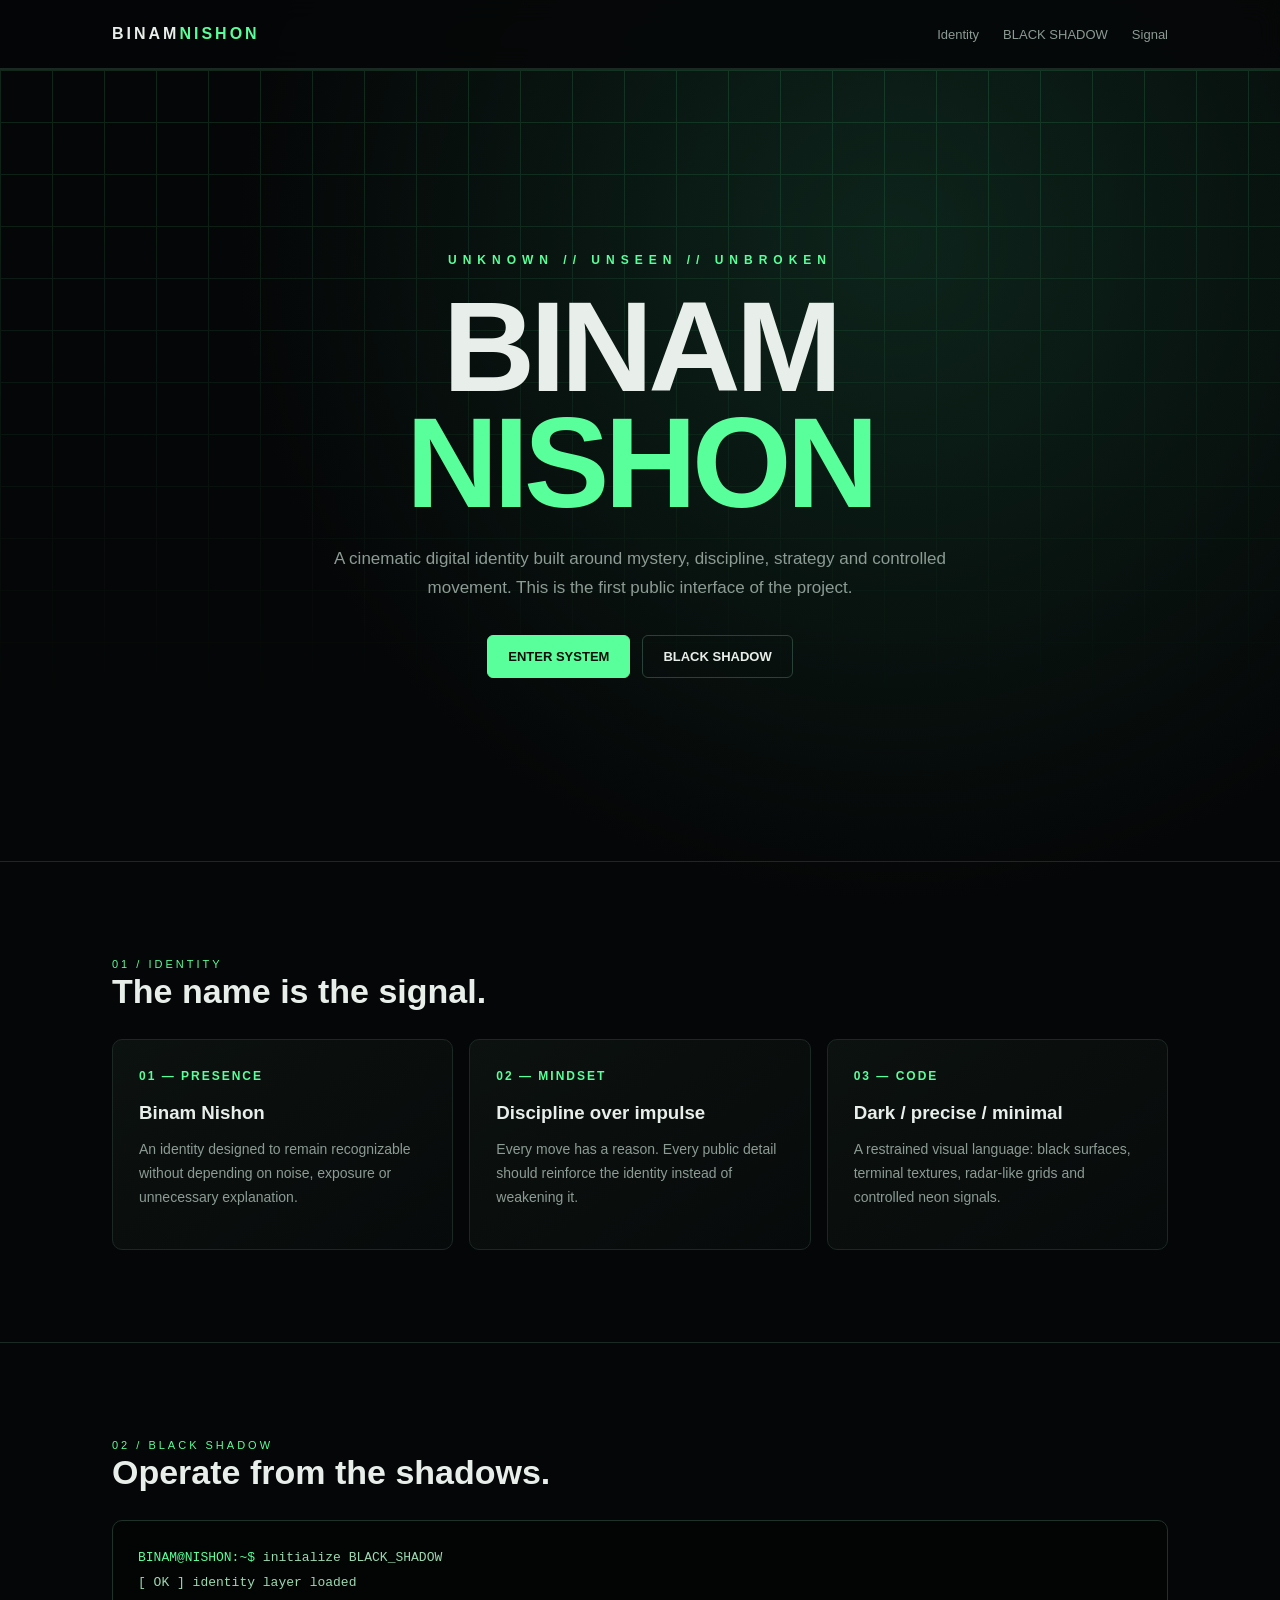
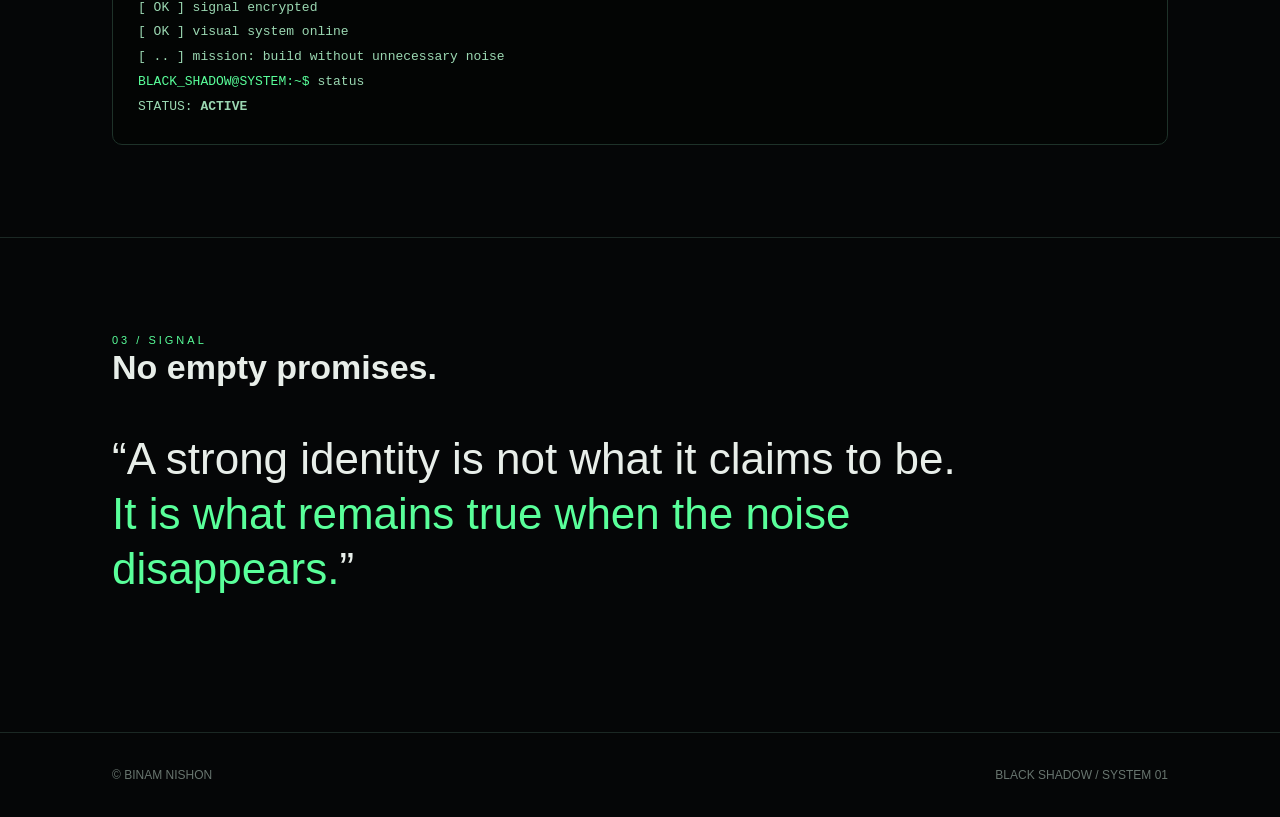
==== index.html @ 729568af "Add files via upload" ====
<!doctype html>
<html lang="en">
<head>
  <meta charset="utf-8">
  <meta name="viewport" content="width=device-width,initial-scale=1">
  <title>BINAM NISHON — BLACK SHADOW</title>
  <meta name="description" content="BINAM NISHON — a dark, cinematic digital identity and BLACK SHADOW project.">
  <style>
    :root{--bg:#050607;--panel:#0b0f10;--line:#1b2824;--text:#e8eee9;--muted:#8c9b94;--green:#59ff9a}
    *{box-sizing:border-box} html{scroll-behavior:smooth}
    body{margin:0;background:radial-gradient(circle at 70% 10%,#0d241b 0,transparent 28%),var(--bg);color:var(--text);font-family:Arial,Helvetica,sans-serif}
    a{color:inherit;text-decoration:none}.wrap{max-width:1100px;margin:auto;padding:0 22px}
    header{position:sticky;top:0;z-index:10;background:rgba(5,6,7,.86);backdrop-filter:blur(12px);border-bottom:1px solid var(--line)}
    nav{height:68px;display:flex;align-items:center;justify-content:space-between}.brand{font-weight:900;letter-spacing:3px}.brand span{color:var(--green)}
    nav .links{display:flex;gap:24px;color:var(--muted);font-size:13px}.links a:hover{color:var(--green)}
    .hero{min-height:88vh;display:grid;place-items:center;padding:80px 0;position:relative;overflow:hidden}
    .grid{position:absolute;inset:0;opacity:.13;background-image:linear-gradient(#59ff9a 1px,transparent 1px),linear-gradient(90deg,#59ff9a 1px,transparent 1px);background-size:52px 52px;mask-image:linear-gradient(to bottom,#000,transparent 80%)}
    .hero-inner{position:relative;text-align:center;max-width:850px}.eyebrow{color:var(--green);letter-spacing:6px;font-size:12px;font-weight:700}
    h1{font-size:clamp(54px,12vw,128px);line-height:.9;margin:22px 0 25px;letter-spacing:-5px}
    .hero p{max-width:650px;margin:0 auto;color:var(--muted);font-size:17px;line-height:1.7}
    .actions{display:flex;justify-content:center;gap:12px;margin-top:32px;flex-wrap:wrap}.btn{padding:13px 20px;border:1px solid #294238;border-radius:6px;font-weight:700;font-size:13px}.btn.primary{background:var(--green);color:#06100a;border-color:var(--green)}
    section{padding:92px 0;border-top:1px solid var(--line)}.section-title{display:flex;justify-content:space-between;gap:20px;align-items:end;margin-bottom:28px}
    h2{font-size:34px;margin:0}.tag{color:var(--green);font-size:11px;letter-spacing:3px}
    .cards{display:grid;grid-template-columns:repeat(3,1fr);gap:16px}.card{background:linear-gradient(145deg,#0c1210,#070a0a);border:1px solid var(--line);padding:26px;border-radius:10px;min-height:190px}.card b{color:var(--green);font-size:12px;letter-spacing:2px}.card h3{margin:18px 0 10px}.card p{color:var(--muted);line-height:1.7;font-size:14px}
    .terminal{background:#030504;border:1px solid #1e3229;border-radius:10px;padding:25px;font-family:monospace;color:#9bd8b2;line-height:1.9;overflow:auto}.terminal .prompt{color:var(--green)}
    .quote{font-size:clamp(24px,4vw,44px);line-height:1.25;max-width:850px}.quote em{color:var(--green);font-style:normal}
    footer{padding:35px 0;color:#68756f;border-top:1px solid var(--line);font-size:12px;display:flex;justify-content:space-between;gap:20px}
    @media(max-width:760px){nav .links{display:none}.cards{grid-template-columns:1fr}.hero{min-height:78vh}h1{letter-spacing:-3px}.section-title{display:block}.tag{display:block;margin-bottom:10px}}
  </style>
</head>
<body>
<header><div class="wrap"><nav>
  <a class="brand" href="#top">BINAM<span>NISHON</span></a>
  <div class="links"><a href="#identity">Identity</a><a href="#shadow">BLACK SHADOW</a><a href="#signal">Signal</a></div>
</nav></div></header>

<main id="top">
  <section class="hero">
    <div class="grid"></div>
    <div class="hero-inner">
      <div class="eyebrow">UNKNOWN // UNSEEN // UNBROKEN</div>
      <h1>BINAM<br><span style="color:var(--green)">NISHON</span></h1>
      <p>A cinematic digital identity built around mystery, discipline, strategy and controlled movement. This is the first public interface of the project.</p>
      <div class="actions"><a class="btn primary" href="#identity">ENTER SYSTEM</a><a class="btn" href="#shadow">BLACK SHADOW</a></div>
    </div>
  </section>

  <section id="identity"><div class="wrap">
    <div class="section-title"><div><span class="tag">01 / IDENTITY</span><h2>The name is the signal.</h2></div></div>
    <div class="cards">
      <article class="card"><b>01 — PRESENCE</b><h3>Binam Nishon</h3><p>An identity designed to remain recognizable without depending on noise, exposure or unnecessary explanation.</p></article>
      <article class="card"><b>02 — MINDSET</b><h3>Discipline over impulse</h3><p>Every move has a reason. Every public detail should reinforce the identity instead of weakening it.</p></article>
      <article class="card"><b>03 — CODE</b><h3>Dark / precise / minimal</h3><p>A restrained visual language: black surfaces, terminal textures, radar-like grids and controlled neon signals.</p></article>
    </div>
  </div></section>

  <section id="shadow"><div class="wrap">
    <div class="section-title"><div><span class="tag">02 / BLACK SHADOW</span><h2>Operate from the shadows.</h2></div></div>
    <div class="terminal">
      <div><span class="prompt">BINAM@NISHON:~$</span> initialize BLACK_SHADOW</div>
      <div>[ OK ] identity layer loaded</div>
      <div>[ OK ] signal encrypted</div>
      <div>[ OK ] visual system online</div>
      <div>[ .. ] mission: build without unnecessary noise</div>
      <div><span class="prompt">BLACK_SHADOW@SYSTEM:~$</span> status</div>
      <div>STATUS: <strong>ACTIVE</strong></div>
    </div>
  </div></section>

  <section id="signal"><div class="wrap">
    <div class="section-title"><div><span class="tag">03 / SIGNAL</span><h2>No empty promises.</h2></div></div>
    <p class="quote">“A strong identity is not what it claims to be. <em>It is what remains true when the noise disappears.</em>”</p>
  </div></section>
</main>

<footer><div class="wrap" style="width:100%;display:flex;justify-content:space-between"><span>© BINAM NISHON</span><span>BLACK SHADOW / SYSTEM 01</span></div></footer>
</body>
</html>
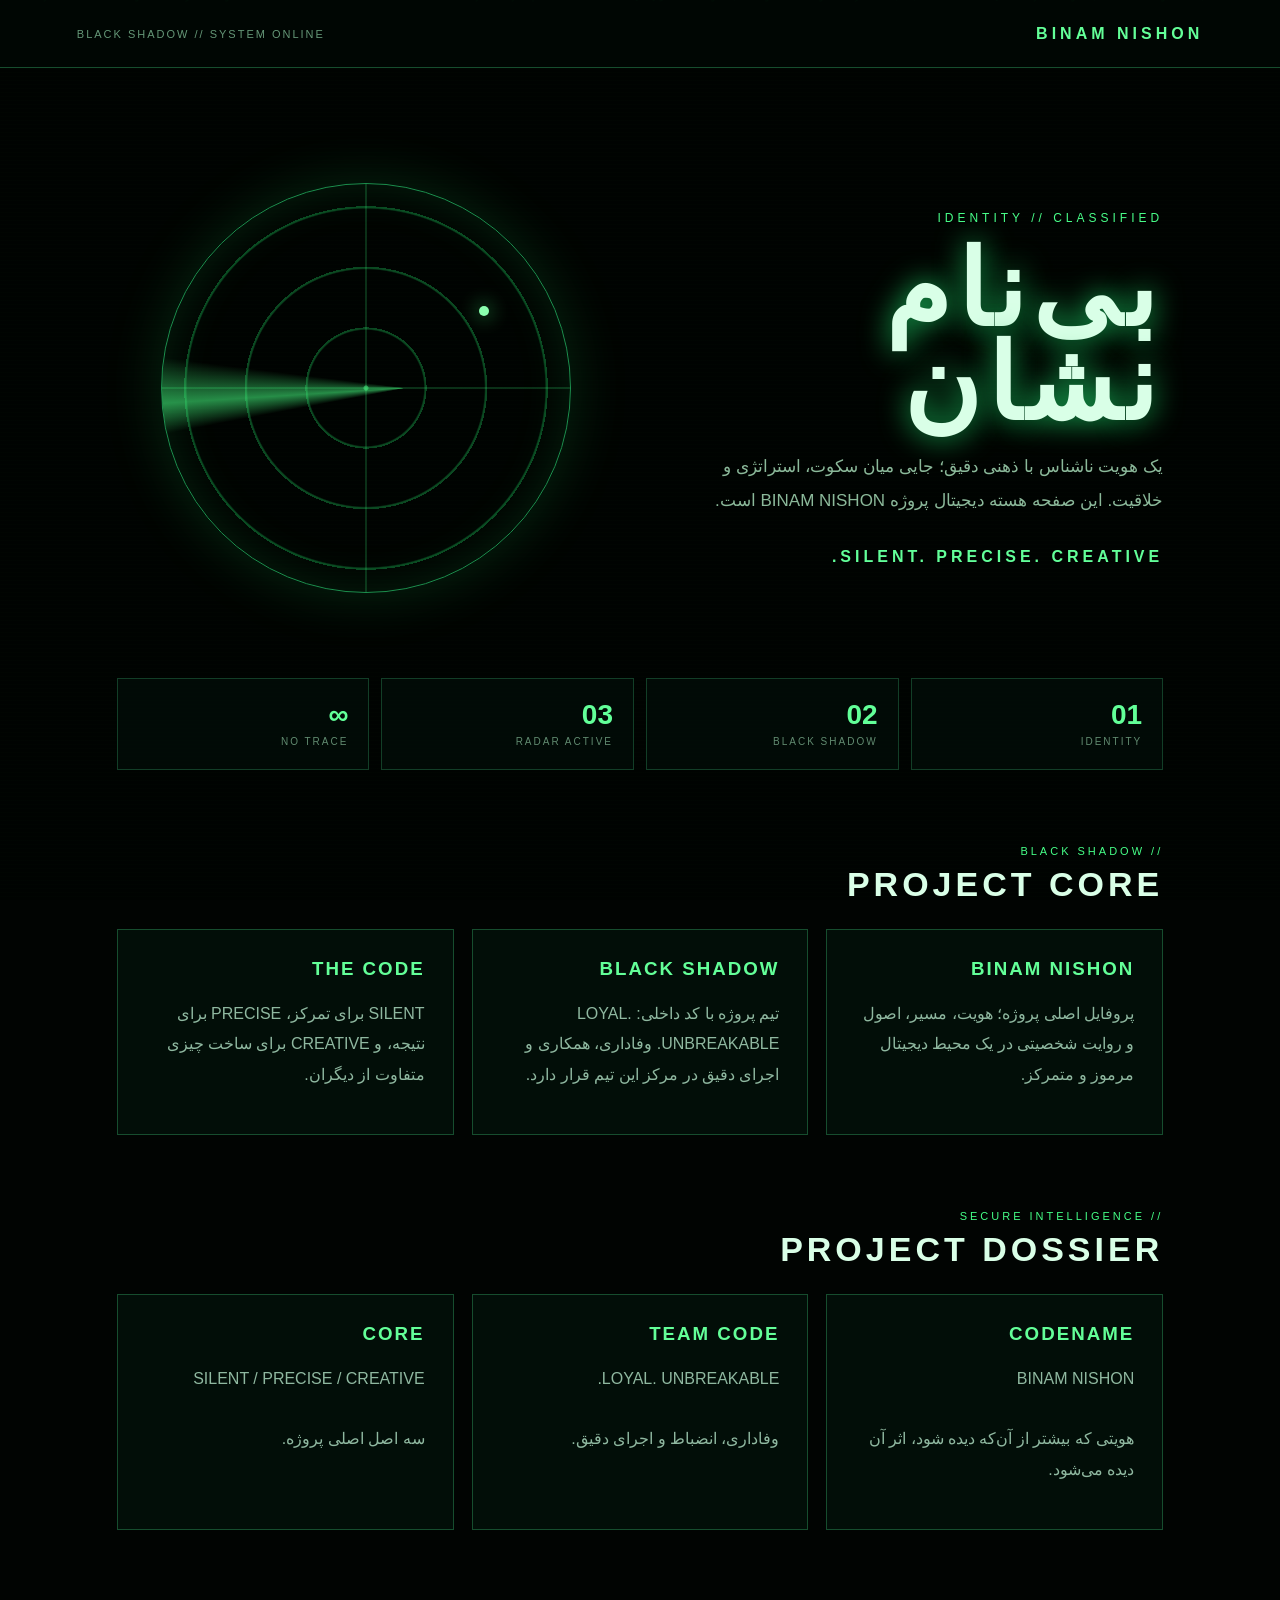
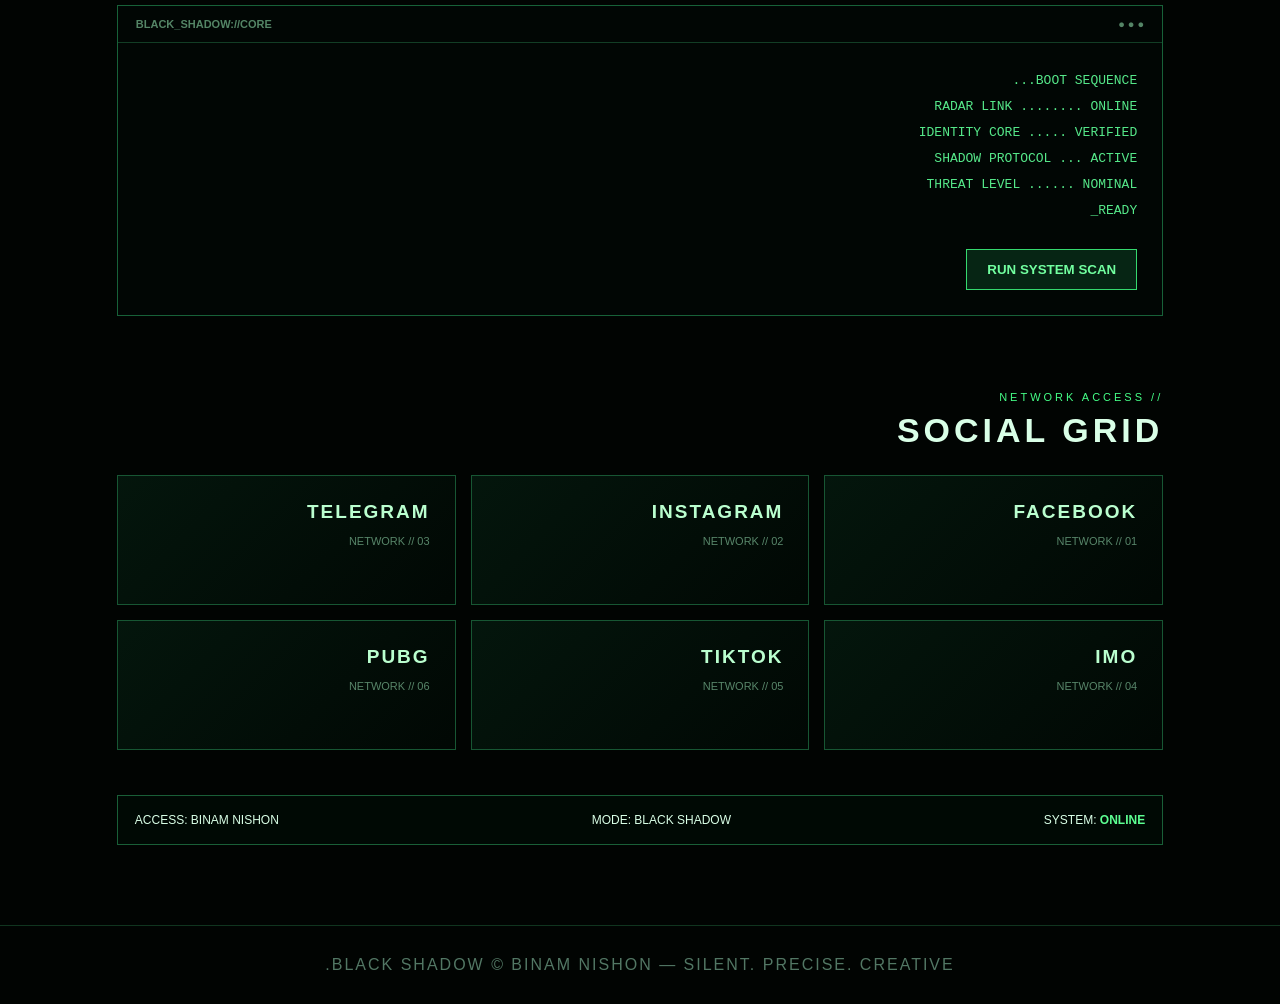
==== commit 903e20ca: "Revamp index.html with new design and RTL support Updated HTML structure and styles for a new design" ====
--- a/index.html
+++ b/index.html
@@ -1,78 +1,716 @@
-<!doctype html>
-<html lang="en">
+<!DOCTYPE html>
+<html lang="fa" dir="rtl">
 <head>
-  <meta charset="utf-8">
-  <meta name="viewport" content="width=device-width,initial-scale=1">
-  <title>BINAM NISHON — BLACK SHADOW</title>
-  <meta name="description" content="BINAM NISHON — a dark, cinematic digital identity and BLACK SHADOW project.">
-  <style>
-    :root{--bg:#050607;--panel:#0b0f10;--line:#1b2824;--text:#e8eee9;--muted:#8c9b94;--green:#59ff9a}
-    *{box-sizing:border-box} html{scroll-behavior:smooth}
-    body{margin:0;background:radial-gradient(circle at 70% 10%,#0d241b 0,transparent 28%),var(--bg);color:var(--text);font-family:Arial,Helvetica,sans-serif}
-    a{color:inherit;text-decoration:none}.wrap{max-width:1100px;margin:auto;padding:0 22px}
-    header{position:sticky;top:0;z-index:10;background:rgba(5,6,7,.86);backdrop-filter:blur(12px);border-bottom:1px solid var(--line)}
-    nav{height:68px;display:flex;align-items:center;justify-content:space-between}.brand{font-weight:900;letter-spacing:3px}.brand span{color:var(--green)}
-    nav .links{display:flex;gap:24px;color:var(--muted);font-size:13px}.links a:hover{color:var(--green)}
-    .hero{min-height:88vh;display:grid;place-items:center;padding:80px 0;position:relative;overflow:hidden}
-    .grid{position:absolute;inset:0;opacity:.13;background-image:linear-gradient(#59ff9a 1px,transparent 1px),linear-gradient(90deg,#59ff9a 1px,transparent 1px);background-size:52px 52px;mask-image:linear-gradient(to bottom,#000,transparent 80%)}
-    .hero-inner{position:relative;text-align:center;max-width:850px}.eyebrow{color:var(--green);letter-spacing:6px;font-size:12px;font-weight:700}
-    h1{font-size:clamp(54px,12vw,128px);line-height:.9;margin:22px 0 25px;letter-spacing:-5px}
-    .hero p{max-width:650px;margin:0 auto;color:var(--muted);font-size:17px;line-height:1.7}
-    .actions{display:flex;justify-content:center;gap:12px;margin-top:32px;flex-wrap:wrap}.btn{padding:13px 20px;border:1px solid #294238;border-radius:6px;font-weight:700;font-size:13px}.btn.primary{background:var(--green);color:#06100a;border-color:var(--green)}
-    section{padding:92px 0;border-top:1px solid var(--line)}.section-title{display:flex;justify-content:space-between;gap:20px;align-items:end;margin-bottom:28px}
-    h2{font-size:34px;margin:0}.tag{color:var(--green);font-size:11px;letter-spacing:3px}
-    .cards{display:grid;grid-template-columns:repeat(3,1fr);gap:16px}.card{background:linear-gradient(145deg,#0c1210,#070a0a);border:1px solid var(--line);padding:26px;border-radius:10px;min-height:190px}.card b{color:var(--green);font-size:12px;letter-spacing:2px}.card h3{margin:18px 0 10px}.card p{color:var(--muted);line-height:1.7;font-size:14px}
-    .terminal{background:#030504;border:1px solid #1e3229;border-radius:10px;padding:25px;font-family:monospace;color:#9bd8b2;line-height:1.9;overflow:auto}.terminal .prompt{color:var(--green)}
-    .quote{font-size:clamp(24px,4vw,44px);line-height:1.25;max-width:850px}.quote em{color:var(--green);font-style:normal}
-    footer{padding:35px 0;color:#68756f;border-top:1px solid var(--line);font-size:12px;display:flex;justify-content:space-between;gap:20px}
-    @media(max-width:760px){nav .links{display:none}.cards{grid-template-columns:1fr}.hero{min-height:78vh}h1{letter-spacing:-3px}.section-title{display:block}.tag{display:block;margin-bottom:10px}}
-  </style>
+<meta charset="UTF-8">
+<meta name="viewport" content="width=device-width,initial-scale=1.0">
+<title>BINAM NISHON — BLACK SHADOW</title>
+
+<style>
+*{box-sizing:border-box}
+html,body{margin:0;padding:0;background:#010402;color:#d9ffe7;font-family:Arial,Tahoma,sans-serif}
+body{overflow-x:hidden}
+
+#matrix{
+position:fixed;
+inset:0;
+z-index:0;
+opacity:.22;
+}
+
+.overlay{
+position:fixed;
+inset:0;
+z-index:1;
+pointer-events:none;
+background:repeating-linear-gradient(
+0deg,
+transparent 0 3px,
+rgba(70,255,130,.025) 4px
+);
+}
+
+nav{
+position:relative;
+z-index:5;
+height:68px;
+display:flex;
+align-items:center;
+justify-content:space-between;
+padding:0 6%;
+border-bottom:1px solid #164d2e;
+background:rgba(0,8,4,.82);
+backdrop-filter:blur(8px);
+}
+
+.logo{
+font-weight:900;
+letter-spacing:4px;
+color:#63ff98;
+}
+
+.team{
+font-size:11px;
+letter-spacing:2px;
+color:#649777;
+}
+
+main{
+position:relative;
+z-index:2;
+max-width:1200px;
+margin:auto;
+padding:60px 6% 80px;
+}
+
+.hero{
+min-height:520px;
+display:grid;
+grid-template-columns:1fr 1fr;
+gap:50px;
+align-items:center;
+}
+
+.kicker{
+font-size:12px;
+letter-spacing:4px;
+color:#48ff89;
+}
+
+h1{
+font-size:clamp(55px,9vw,105px);
+line-height:.9;
+margin:18px 0;
+letter-spacing:7px;
+text-shadow:0 0 30px #18b85a;
+}
+
+.sub{
+font-size:17px;
+line-height:2;
+color:#8bb99a;
+max-width:600px;
+}
+
+.motto{
+margin-top:30px;
+color:#62ff99;
+font-weight:bold;
+letter-spacing:4px;
+}
+
+.radar{
+width:min(410px,80vw);
+aspect-ratio:1;
+border-radius:50%;
+border:1px solid #1c914e;
+margin:auto;
+position:relative;
+overflow:hidden;
+background:
+radial-gradient(circle,rgba(80,255,140,.5) 0 2px,transparent 3px),
+repeating-radial-gradient(circle,transparent 0 20%,rgba(40,255,120,.28) 20.5% 21%),
+linear-gradient(90deg,transparent 49.7%,rgba(60,255,130,.3) 50%,transparent 50.3%),
+linear-gradient(transparent 49.7%,rgba(60,255,130,.3) 50%,transparent 50.3%);
+box-shadow:0 0 60px rgba(40,255,120,.15),inset 0 0 50px rgba(40,255,120,.12);
+}
+
+.radar:before{
+content:"";
+position:absolute;
+inset:-10%;
+background:conic-gradient(
+from 0deg,
+transparent 0 72%,
+rgba(70,255,130,.55) 74%,
+transparent 77%
+);
+animation:sweep 3s linear infinite;
+}
+
+.radar:after{
+content:"";
+position:absolute;
+width:10px;
+height:10px;
+border-radius:50%;
+background:#8affae;
+box-shadow:0 0 20px #42ff83;
+top:30%;
+left:68%;
+}
+
+@keyframes sweep{
+to{transform:rotate(360deg)}
+}
+
+.stats{
+display:grid;
+grid-template-columns:repeat(4,1fr);
+gap:12px;
+margin:30px 0;
+}
+
+.stat{
+border:1px solid #123e27;
+background:rgba(2,14,8,.78);
+padding:20px;
+}
+
+.stat b{
+display:block;
+font-size:28px;
+color:#62ff98;
+}
+
+.stat span{
+font-size:10px;
+letter-spacing:2px;
+color:#618b70;
+}
+
+.section{
+margin-top:75px;
+}
+
+.section-label{
+font-size:11px;
+letter-spacing:3px;
+color:#45ff87;
+}
+
+.section h2{
+font-size:34px;
+letter-spacing:4px;
+margin:8px 0 25px;
+}
+
+.grid{
+display:grid;
+grid-template-columns:repeat(3,1fr);
+gap:18px;
+}
+
+.card{
+border:1px solid #164d2e;
+background:rgba(3,17,10,.84);
+padding:28px;
+min-height:190px;
+transition:.25s;
+}
+
+.card:hover{
+transform:translateY(-5px);
+border-color:#50ff8d;
+box-shadow:0 0 30px rgba(50,255,120,.1);
+}
+
+.card h3{
+color:#63ff98;
+letter-spacing:2px;
+margin-top:0;
+}
+
+.card p{
+color:#8fb8a0;
+line-height:1.9;
+}
+
+.terminal{
+margin-top:45px;
+border:1px solid #176138;
+background:#010604;
+}
+
+.terminal-top{
+padding:12px 18px;
+border-bottom:1px solid #123d25;
+color:#548566;
+font-size:11px;
+display:flex;
+justify-content:space-between;
+}
+
+.terminal-body{
+padding:25px;
+font:13px/2 monospace;
+color:#56e98a;
+min-height:160px;
+}
+
+button{
+margin:0 25px 25px;
+padding:12px 20px;
+border:1px solid #35d96f;
+background:#062514;
+color:#72ffa0;
+cursor:pointer;
+font-weight:bold;
+}
+
+button:hover{
+background:#0a3d20;
+}
+
+.social-grid{
+display:grid;
+grid-template-columns:repeat(3,1fr);
+gap:15px;
+}
+
+.social{
+border:1px solid #175633;
+background:linear-gradient(135deg,rgba(4,23,13,.95),rgba(1,8,4,.95));
+padding:25px;
+min-height:130px;
+cursor:pointer;
+transition:.25s;
+}
+
+.social:hover{
+transform:translateY(-5px);
+border-color:#50ff8d;
+box-shadow:0 0 28px rgba(54,255,120,.14);
+}
+
+.social b{
+display:block;
+font-size:19px;
+color:#baffcf;
+letter-spacing:2px;
+}
+
+.social span{
+display:block;
+margin-top:12px;
+font-size:11px;
+color:#58866a;
+}
+
+.status{
+margin-top:45px;
+border:1px solid #195f37;
+padding:17px;
+display:flex;
+justify-content:space-between;
+background:rgba(0,12,6,.8);
+font-size:12px;
+}
+
+.online{
+color:#5cff92;
+}
+
+footer{
+position:relative;
+z-index:2;
+text-align:center;
+padding:30px;
+border-top:1px solid #10351f;
+color:#527764;
+letter-spacing:2px;
+}
+
+#portal{
+position:fixed;
+inset:0;
+z-index:20;
+display:none;
+align-items:center;
+justify-content:center;
+background:rgba(0,3,1,.95);
+}
+
+.portal-box{
+width:min(650px,90%);
+border:1px solid #43ff7d;
+background:rgba(1,12,6,.95);
+box-shadow:0 0 70px rgba(40,255,100,.2);
+padding:35px;
+text-align:center;
+}
+
+.portal-title{
+font:700 40px monospace;
+color:#6aff9a;
+}
+
+.portal-text{
+color:#83b695;
+line-height:1.9;
+}
+
+@media(max-width:800px){
+
+nav{
+padding:0 5%;
+}
+
+.team{
+display:none;
+}
+
+.hero{
+grid-template-columns:1fr;
+}
+
+.radar{
+order:-1;
+}
+
+.grid,
+.social-grid{
+grid-template-columns:1fr;
+}
+
+.stats{
+grid-template-columns:repeat(2,1fr);
+}
+
+.status{
+flex-direction:column;
+gap:10px;
+}
+
+h1{
+font-size:60px;
+}
+
+}
+</style>
 </head>
+
 <body>
-<header><div class="wrap"><nav>
-  <a class="brand" href="#top">BINAM<span>NISHON</span></a>
-  <div class="links"><a href="#identity">Identity</a><a href="#shadow">BLACK SHADOW</a><a href="#signal">Signal</a></div>
-</nav></div></header>
-
-<main id="top">
-  <section class="hero">
-    <div class="grid"></div>
-    <div class="hero-inner">
-      <div class="eyebrow">UNKNOWN // UNSEEN // UNBROKEN</div>
-      <h1>BINAM<br><span style="color:var(--green)">NISHON</span></h1>
-      <p>A cinematic digital identity built around mystery, discipline, strategy and controlled movement. This is the first public interface of the project.</p>
-      <div class="actions"><a class="btn primary" href="#identity">ENTER SYSTEM</a><a class="btn" href="#shadow">BLACK SHADOW</a></div>
-    </div>
-  </section>
-
-  <section id="identity"><div class="wrap">
-    <div class="section-title"><div><span class="tag">01 / IDENTITY</span><h2>The name is the signal.</h2></div></div>
-    <div class="cards">
-      <article class="card"><b>01 — PRESENCE</b><h3>Binam Nishon</h3><p>An identity designed to remain recognizable without depending on noise, exposure or unnecessary explanation.</p></article>
-      <article class="card"><b>02 — MINDSET</b><h3>Discipline over impulse</h3><p>Every move has a reason. Every public detail should reinforce the identity instead of weakening it.</p></article>
-      <article class="card"><b>03 — CODE</b><h3>Dark / precise / minimal</h3><p>A restrained visual language: black surfaces, terminal textures, radar-like grids and controlled neon signals.</p></article>
-    </div>
-  </div></section>
-
-  <section id="shadow"><div class="wrap">
-    <div class="section-title"><div><span class="tag">02 / BLACK SHADOW</span><h2>Operate from the shadows.</h2></div></div>
-    <div class="terminal">
-      <div><span class="prompt">BINAM@NISHON:~$</span> initialize BLACK_SHADOW</div>
-      <div>[ OK ] identity layer loaded</div>
-      <div>[ OK ] signal encrypted</div>
-      <div>[ OK ] visual system online</div>
-      <div>[ .. ] mission: build without unnecessary noise</div>
-      <div><span class="prompt">BLACK_SHADOW@SYSTEM:~$</span> status</div>
-      <div>STATUS: <strong>ACTIVE</strong></div>
-    </div>
-  </div></section>
-
-  <section id="signal"><div class="wrap">
-    <div class="section-title"><div><span class="tag">03 / SIGNAL</span><h2>No empty promises.</h2></div></div>
-    <p class="quote">“A strong identity is not what it claims to be. <em>It is what remains true when the noise disappears.</em>”</p>
-  </div></section>
+
+<canvas id="matrix"></canvas>
+<div class="overlay"></div>
+
+<nav>
+<div class="logo">BINAM NISHON</div>
+<div class="team">BLACK SHADOW // SYSTEM ONLINE</div>
+</nav>
+
+<main>
+
+<section class="hero">
+
+<div>
+<div class="kicker">IDENTITY // CLASSIFIED</div>
+
+<h1>بی‌نام<br>نشان</h1>
+
+<p class="sub">
+یک هویت ناشناس با ذهنی دقیق؛
+جایی میان سکوت، استراتژی و خلاقیت.
+این صفحه هسته دیجیتال پروژه BINAM NISHON است.
+</p>
+
+<div class="motto">
+SILENT. PRECISE. CREATIVE.
+</div>
+</div>
+
+<div>
+<div class="radar"></div>
+</div>
+
+</section>
+
+<section class="stats">
+
+<div class="stat">
+<b>01</b>
+<span>IDENTITY</span>
+</div>
+
+<div class="stat">
+<b>02</b>
+<span>BLACK SHADOW</span>
+</div>
+
+<div class="stat">
+<b>03</b>
+<span>RADAR ACTIVE</span>
+</div>
+
+<div class="stat">
+<b>∞</b>
+<span>NO TRACE</span>
+</div>
+
+</section>
+
+<section class="section">
+
+<div class="section-label">// BLACK SHADOW</div>
+<h2>PROJECT CORE</h2>
+
+<div class="grid">
+
+<div class="card">
+<h3>BINAM NISHON</h3>
+<p>
+پروفایل اصلی پروژه؛ هویت، مسیر،
+اصول و روایت شخصیتی در یک محیط
+دیجیتال مرموز و متمرکز.
+</p>
+</div>
+
+<div class="card">
+<h3>BLACK SHADOW</h3>
+<p>
+تیم پروژه با کد داخلی:
+LOYAL. UNBREAKABLE.
+وفاداری، همکاری و اجرای دقیق
+در مرکز این تیم قرار دارد.
+</p>
+</div>
+
+<div class="card">
+<h3>THE CODE</h3>
+<p>
+SILENT برای تمرکز،
+PRECISE برای نتیجه،
+و CREATIVE برای ساخت چیزی
+متفاوت از دیگران.
+</p>
+</div>
+
+</div>
+</section>
+
+<section class="section">
+
+<div class="section-label">// SECURE INTELLIGENCE</div>
+<h2>PROJECT DOSSIER</h2>
+
+<div class="grid">
+
+<div class="card">
+<h3>CODENAME</h3>
+<p>
+BINAM NISHON
+<br><br>
+هویتی که بیشتر از آن‌که دیده شود،
+اثر آن دیده می‌شود.
+</p>
+</div>
+
+<div class="card">
+<h3>TEAM CODE</h3>
+<p>
+LOYAL. UNBREAKABLE.
+<br><br>
+وفاداری، انضباط و اجرای دقیق.
+</p>
+</div>
+
+<div class="card">
+<h3>CORE</h3>
+<p>
+SILENT / PRECISE / CREATIVE
+<br><br>
+سه اصل اصلی پروژه.
+</p>
+</div>
+
+</div>
+
+</section>
+
+<section class="section">
+
+<div class="terminal">
+
+<div class="terminal-top">
+<span>● ● ●</span>
+<b>BLACK_SHADOW://CORE</b>
+</div>
+
+<div class="terminal-body" id="terminal">
+BOOT SEQUENCE...<br>
+RADAR LINK ........ ONLINE<br>
+IDENTITY CORE ..... VERIFIED<br>
+SHADOW PROTOCOL ... ACTIVE<br>
+THREAT LEVEL ...... NOMINAL<br>
+READY_
+</div>
+
+<button onclick="scan()">RUN SYSTEM SCAN</button>
+
+</div>
+
+</section>
+
+<section class="section">
+
+<div class="section-label">// NETWORK ACCESS</div>
+<h2>SOCIAL GRID</h2>
+
+<div class="social-grid">
+
+<div class="social" onclick="portal('FACEBOOK')">
+<b>FACEBOOK</b>
+<span>NETWORK // 01</span>
+</div>
+
+<div class="social" onclick="portal('INSTAGRAM')">
+<b>INSTAGRAM</b>
+<span>NETWORK // 02</span>
+</div>
+
+<div class="social" onclick="portal('TELEGRAM')">
+<b>TELEGRAM</b>
+<span>NETWORK // 03</span>
+</div>
+
+<div class="social" onclick="portal('IMO')">
+<b>IMO</b>
+<span>NETWORK // 04</span>
+</div>
+
+<div class="social" onclick="portal('TIKTOK')">
+<b>TIKTOK</b>
+<span>NETWORK // 05</span>
+</div>
+
+<div class="social" onclick="portal('PUBG')">
+<b>PUBG</b>
+<span>NETWORK // 06</span>
+</div>
+
+</div>
+
+</section>
+
+<div class="status">
+<span>SYSTEM: <b class="online">ONLINE</b></span>
+<span>MODE: BLACK SHADOW</span>
+<span>ACCESS: BINAM NISHON</span>
+</div>
+
 </main>
 
-<footer><div class="wrap" style="width:100%;display:flex;justify-content:space-between"><span>© BINAM NISHON</span><span>BLACK SHADOW / SYSTEM 01</span></div></footer>
+<footer>
+BLACK SHADOW © BINAM NISHON — SILENT. PRECISE. CREATIVE.
+</footer>
+
+<div id="portal">
+
+<div class="portal-box">
+
+<div class="portal-title" id="portalTitle">
+NETWORK
+</div>
+
+<p class="portal-text" id="portalText">
+SECURE CHANNEL INITIALIZING...
+</p>
+
+<button onclick="closePortal()">
+CLOSE CHANNEL
+</button>
+
+</div>
+
+</div>
+
+<script>
+
+const canvas=document.getElementById("matrix");
+const ctx=canvas.getContext("2d");
+
+let width,height,columns,drops;
+
+const chars="01ABCDEFGHIJKLMNOPQRSTUVWXYZアイウエオカキクケコ";
+
+function resize(){
+
+width=canvas.width=window.innerWidth;
+height=canvas.height=window.innerHeight;
+
+columns=Math.floor(width/18);
+drops=Array(columns).fill(0);
+
+}
+
+resize();
+
+window.addEventListener("resize",resize);
+
+function matrix(){
+
+ctx.fillStyle="rgba(0,3,1,.08)";
+ctx.fillRect(0,0,width,height);
+
+ctx.font="15px monospace";
+ctx.fillStyle="#27ff6b";
+
+for(let i=0;i<columns;i++){
+
+let char=chars[Math.floor(Math.random()*chars.length)];
+
+ctx.fillText(char,i*18,drops[i]*18);
+
+if(drops[i]*18>height && Math.random()>.975){
+drops[i]=0;
+}
+
+drops[i]++;
+
+}
+
+requestAnimationFrame(matrix);
+
+}
+
+matrix();
+
+function scan(){
+
+const output=document.getElementById("terminal");
+
+const lines=[
+"SCAN STARTED...",
+"RADAR SWEEP ........ 100%",
+"SIGNAL INTEGRITY ... STABLE",
+"IDENTITY CORE ...... LOCKED",
+"BLACK SHADOW ...... PRESENT",
+"THREAT LEVEL ....... NOMINAL",
+"SCAN COMPLETE."
+];
+
+output.innerHTML="";
+
+lines.forEach((line,index)=>{
+
+setTimeout(()=>{
+
+output.innerHTML+=line+"<br>";
+
+},index*300);
+
+});
+
+}
+
+function portal(name){
+
+document.getElementById("portal").style.display="flex";
+
+document.getElementById("portalTitle").textContent=name;
+
+document.getElementById("portalText").textContent=
+"MATRIX CHANNEL // "+name+" — SECURE INTERFACE READY";
+
+}
+
+function closePortal(){
+
+document.getElementById("portal").style.display="none";
+
+}
+
+</script>
+
 </body>
 </html>
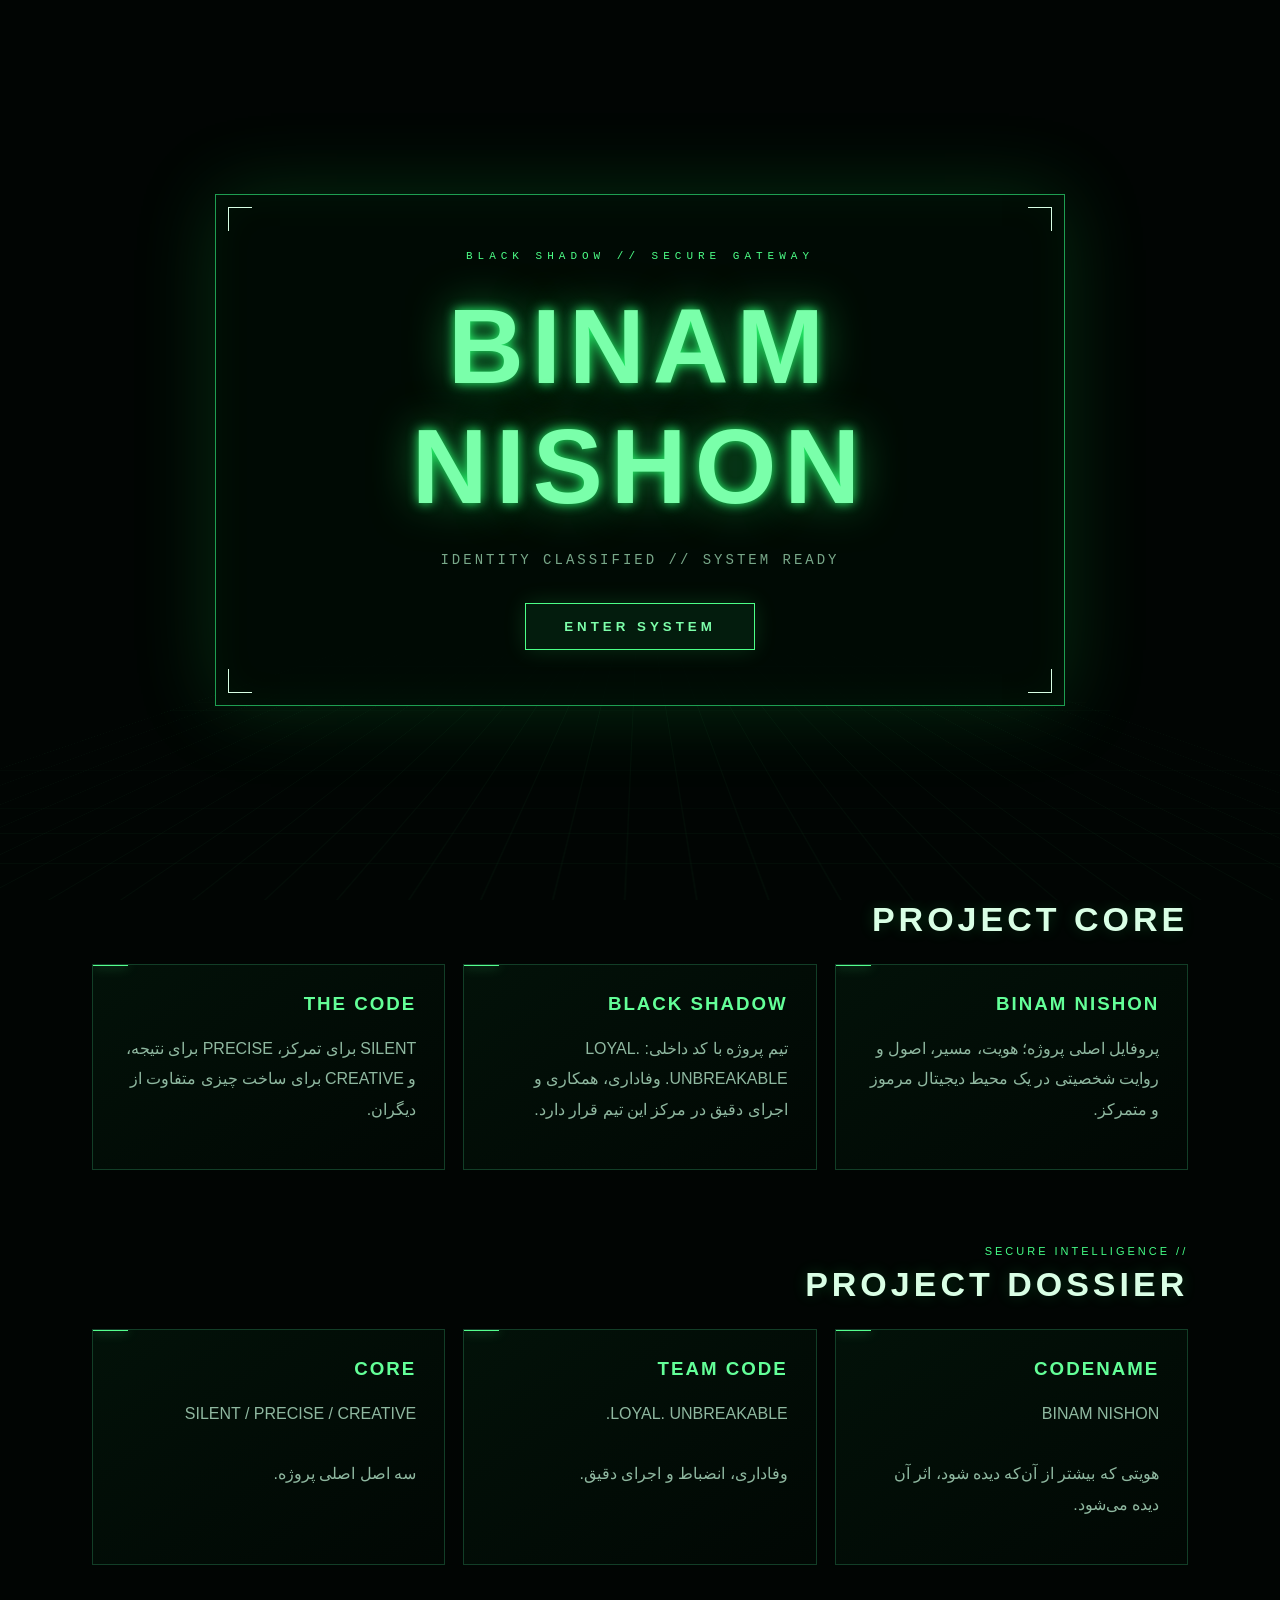
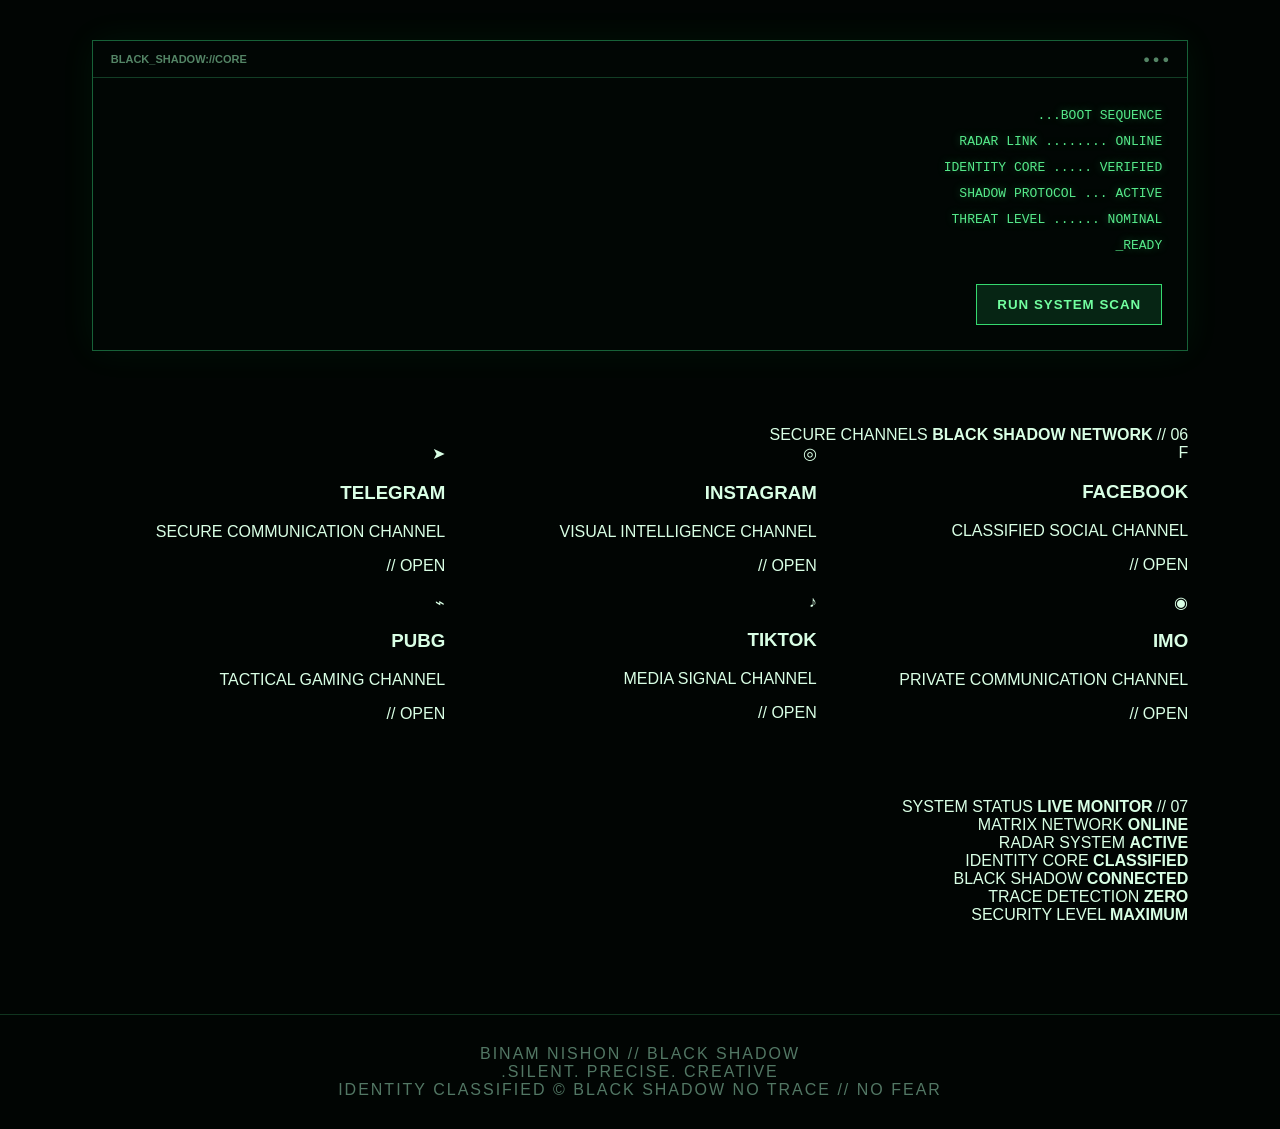
==== commit 83b9577c: "Refactor HTML and CSS for improved styling" ====
--- a/index.html
+++ b/index.html
@@ -7,88 +7,243 @@
 
 <style>
 *{box-sizing:border-box}
-html,body{margin:0;padding:0;background:#010402;color:#d9ffe7;font-family:Arial,Tahoma,sans-serif}
+
+:root{
+--g:#4dff88;
+--g2:#18d95d;
+--dim:#5c8f6d;
+--bg:#010503;
+}
+
+html,body{
+margin:0;
+padding:0;
+background:var(--bg);
+color:#d9ffe5;
+font-family:Arial,Tahoma,sans-serif
+}
+
 body{overflow-x:hidden}
 
 #matrix{
 position:fixed;
 inset:0;
 z-index:0;
-opacity:.22;
-}
-
-.overlay{
+opacity:.48
+}
+
+.noise{
 position:fixed;
 inset:0;
 z-index:1;
 pointer-events:none;
+opacity:.12;
+background-image:url("data:image/svg+xml,%3Csvg viewBox='0 0 180 180' xmlns='http://www.w3.org/2000/svg'%3E%3Cfilter id='n'%3E%3CfeTurbulence type='fractalNoise' baseFrequency='.9' numOctaves='3' stitchTiles='stitch'/%3E%3C/filter%3E%3Crect width='100%25' height='100%25' filter='url(%23n)' opacity='.5'/%3E%3C/svg%3E")
+}
+
+.scanlines{
+position:fixed;
+inset:0;
+z-index:2;
+pointer-events:none;
 background:repeating-linear-gradient(
 0deg,
 transparent 0 3px,
-rgba(70,255,130,.025) 4px
-);
+rgba(83,255,135,.035) 4px
+)
+}
+
+.vignette{
+position:fixed;
+inset:0;
+z-index:3;
+pointer-events:none;
+background:radial-gradient(
+circle,
+transparent 35%,
+rgba(0,0,0,.72) 100%
+)
+}
+
+#welcome{
+position:fixed;
+inset:0;
+z-index:50;
+background:#010503;
+display:flex;
+align-items:center;
+justify-content:center;
+text-align:center;
+overflow:hidden
+}
+
+.welcome-grid{
+position:absolute;
+inset:0;
+background:
+linear-gradient(rgba(50,255,120,.07) 1px,transparent 1px),
+linear-gradient(90deg,rgba(50,255,120,.07) 1px,transparent 1px);
+background-size:45px 45px;
+transform:
+perspective(500px)
+rotateX(55deg)
+scale(1.6);
+transform-origin:center bottom;
+opacity:.45
+}
+
+.wbox{
+position:relative;
+width:min(850px,90%);
+padding:55px 25px;
+border:1px solid #1e9e51;
+background:rgba(0,12,6,.78);
+box-shadow:
+0 0 80px rgba(35,255,100,.16),
+inset 0 0 45px rgba(35,255,100,.05)
+}
+
+.wline{
+font:11px monospace;
+color:#4cff87;
+letter-spacing:5px
+}
+
+.wtitle{
+font-size:clamp(48px,10vw,105px);
+font-weight:900;
+letter-spacing:8px;
+color:#7affaa;
+text-shadow:
+0 0 12px #28ff70,
+0 0 45px rgba(40,255,110,.5);
+margin:25px 0
+}
+
+.wsub{
+font:14px monospace;
+color:#78a889;
+letter-spacing:3px
+}
+
+.enter{
+margin:35px 0 0;
+padding:15px 38px;
+background:#031c0d;
+border:1px solid #4cff87;
+color:#7dffaa;
+font-weight:900;
+letter-spacing:4px;
+cursor:pointer;
+box-shadow:0 0 22px rgba(55,255,120,.15);
+transition:.25s
+}
+
+.enter:hover{
+background:#083d1b;
+box-shadow:0 0 35px rgba(55,255,120,.35);
+transform:scale(1.03)
+}
+
+.corner{
+position:absolute;
+width:24px;
+height:24px;
+border-color:#4cff87
+}
+
+.c1{
+top:12px;
+left:12px;
+border-top:1px solid;
+border-left:1px solid
+}
+
+.c2{
+top:12px;
+right:12px;
+border-top:1px solid;
+border-right:1px solid
+}
+
+.c3{
+bottom:12px;
+left:12px;
+border-bottom:1px solid;
+border-left:1px solid
+}
+
+.c4{
+bottom:12px;
+right:12px;
+border-bottom:1px solid;
+border-right:1px solid
 }
 
 nav{
 position:relative;
-z-index:5;
+z-index:8;
 height:68px;
 display:flex;
 align-items:center;
 justify-content:space-between;
 padding:0 6%;
 border-bottom:1px solid #164d2e;
-background:rgba(0,8,4,.82);
-backdrop-filter:blur(8px);
+background:rgba(0,8,4,.84);
+backdrop-filter:blur(10px);
+box-shadow:0 0 25px rgba(40,255,110,.05)
 }
 
 .logo{
 font-weight:900;
 letter-spacing:4px;
 color:#63ff98;
+text-shadow:0 0 12px #27ff70
 }
 
 .team{
 font-size:11px;
 letter-spacing:2px;
-color:#649777;
+color:#649777
 }
 
 main{
 position:relative;
-z-index:2;
-max-width:1200px;
+z-index:5;
+max-width:1250px;
 margin:auto;
-padding:60px 6% 80px;
+padding:55px 6% 90px
 }
 
 .hero{
-min-height:520px;
+min-height:570px;
 display:grid;
-grid-template-columns:1fr 1fr;
-gap:50px;
-align-items:center;
+grid-template-columns:1.05fr .95fr;
+gap:40px;
+align-items:center
 }
 
 .kicker{
 font-size:12px;
-letter-spacing:4px;
-color:#48ff89;
+letter-spacing:5px;
+color:#48ff89
 }
 
 h1{
-font-size:clamp(55px,9vw,105px);
-line-height:.9;
+font-size:clamp(55px,9vw,108px);
+line-height:.88;
 margin:18px 0;
 letter-spacing:7px;
-text-shadow:0 0 30px #18b85a;
+text-shadow:
+0 0 15px #18b85a,
+0 0 45px rgba(24,184,90,.35)
 }
 
 .sub{
 font-size:17px;
 line-height:2;
 color:#8bb99a;
-max-width:600px;
+max-width:650px
 }
 
 .motto{
@@ -96,129 +251,204 @@
 color:#62ff99;
 font-weight:bold;
 letter-spacing:4px;
+text-shadow:0 0 10px rgba(80,255,140,.45)
 }
 
 .radar{
-width:min(410px,80vw);
+width:min(450px,82vw);
 aspect-ratio:1;
 border-radius:50%;
-border:1px solid #1c914e;
+border:1px solid #28d968;
 margin:auto;
 position:relative;
 overflow:hidden;
+
 background:
-radial-gradient(circle,rgba(80,255,140,.5) 0 2px,transparent 3px),
-repeating-radial-gradient(circle,transparent 0 20%,rgba(40,255,120,.28) 20.5% 21%),
-linear-gradient(90deg,transparent 49.7%,rgba(60,255,130,.3) 50%,transparent 50.3%),
-linear-gradient(transparent 49.7%,rgba(60,255,130,.3) 50%,transparent 50.3%);
-box-shadow:0 0 60px rgba(40,255,120,.15),inset 0 0 50px rgba(40,255,120,.12);
+radial-gradient(
+circle,
+rgba(85,255,145,.75) 0 2px,
+transparent 3px
+),
+repeating-radial-gradient(
+circle,
+transparent 0 19.5%,
+rgba(40,255,120,.35) 20% 20.4%
+),
+linear-gradient(
+90deg,
+transparent 49.5%,
+rgba(60,255,130,.35) 50%,
+transparent 50.5%
+),
+linear-gradient(
+transparent 49.5%,
+rgba(60,255,130,.35) 50%,
+transparent 50.5%
+);
+
+box-shadow:
+0 0 45px rgba(40,255,120,.2),
+0 0 100px rgba(40,255,120,.08),
+inset 0 0 65px rgba(40,255,120,.18)
 }
 
 .radar:before{
 content:"";
 position:absolute;
-inset:-10%;
-background:conic-gradient(
+inset:-15%;
+background:
+conic-gradient(
 from 0deg,
 transparent 0 72%,
-rgba(70,255,130,.55) 74%,
-transparent 77%
+rgba(70,255,130,.05) 72%,
+rgba(70,255,130,.7) 74%,
+transparent 78%
 );
-animation:sweep 3s linear infinite;
+animation:sweep 2.7s linear infinite
 }
 
 .radar:after{
 content:"";
 position:absolute;
-width:10px;
-height:10px;
+width:11px;
+height:11px;
 border-radius:50%;
-background:#8affae;
-box-shadow:0 0 20px #42ff83;
+background:#9affba;
+box-shadow:
+0 0 8px #42ff83,
+0 0 25px #42ff83,
+0 0 55px #42ff83;
 top:30%;
 left:68%;
+animation:pulse 1.4s infinite
+}
+
+.radar .ring{
+position:absolute;
+border:1px solid rgba(75,255,135,.25);
+border-radius:50%;
+inset:10%
+}
+
+.radar .ring2{
+inset:30%
+}
+
+.radar .ring3{
+inset:50%
 }
 
 @keyframes sweep{
 to{transform:rotate(360deg)}
+}
+
+@keyframes pulse{
+50%{
+transform:scale(1.8);
+opacity:.55
+}
 }
 
 .stats{
 display:grid;
 grid-template-columns:repeat(4,1fr);
 gap:12px;
-margin:30px 0;
+margin:20px 0 35px
+}
+
+.stat,.card,.social{
+border:1px solid #123e27;
+background:
+linear-gradient(
+145deg,
+rgba(3,20,10,.88),
+rgba(1,8,4,.9)
+);
+position:relative;
+overflow:hidden
 }
 
 .stat{
-border:1px solid #123e27;
-background:rgba(2,14,8,.78);
-padding:20px;
+padding:20px
+}
+
+.stat:before,
+.card:before,
+.social:before{
+content:"";
+position:absolute;
+left:0;
+top:0;
+width:35px;
+height:1px;
+background:#55ff8e;
+box-shadow:0 0 12px #55ff8e
 }
 
 .stat b{
 display:block;
 font-size:28px;
 color:#62ff98;
+text-shadow:0 0 12px rgba(50,255,110,.35)
 }
 
 .stat span{
 font-size:10px;
 letter-spacing:2px;
-color:#618b70;
+color:#618b70
 }
 
 .section{
-margin-top:75px;
+margin-top:75px
 }
 
 .section-label{
 font-size:11px;
 letter-spacing:3px;
-color:#45ff87;
+color:#45ff87
 }
 
 .section h2{
 font-size:34px;
 letter-spacing:4px;
 margin:8px 0 25px;
-}
-
-.grid{
+text-shadow:0 0 15px rgba(45,255,110,.2)
+}
+
+.grid,.social-grid{
 display:grid;
 grid-template-columns:repeat(3,1fr);
-gap:18px;
+gap:18px
 }
 
 .card{
-border:1px solid #164d2e;
-background:rgba(3,17,10,.84);
 padding:28px;
 min-height:190px;
-transition:.25s;
-}
-
-.card:hover{
-transform:translateY(-5px);
+transition:.25s
+}
+
+.card:hover,.social:hover{
+transform:translateY(-6px);
 border-color:#50ff8d;
-box-shadow:0 0 30px rgba(50,255,120,.1);
+box-shadow:
+0 0 35px rgba(50,255,120,.12),
+inset 0 0 25px rgba(50,255,120,.04)
 }
 
 .card h3{
 color:#63ff98;
 letter-spacing:2px;
-margin-top:0;
+margin-top:0
 }
 
 .card p{
 color:#8fb8a0;
-line-height:1.9;
-}
-
-.terminal{
+line-height:1.9
+}.terminal{
 margin-top:45px;
 border:1px solid #176138;
 background:#010604;
+box-shadow:0 0 35px rgba(40,255,100,.06)
 }
 
 .terminal-top{
@@ -227,7 +457,7 @@
 color:#548566;
 font-size:11px;
 display:flex;
-justify-content:space-between;
+justify-content:space-between
 }
 
 .terminal-body{
@@ -235,6 +465,7 @@
 font:13px/2 monospace;
 color:#56e98a;
 min-height:160px;
+text-shadow:0 0 8px rgba(70,255,130,.35)
 }
 
 button{
@@ -245,45 +476,33 @@
 color:#72ffa0;
 cursor:pointer;
 font-weight:bold;
+letter-spacing:1px
 }
 
 button:hover{
 background:#0a3d20;
-}
-
-.social-grid{
-display:grid;
-grid-template-columns:repeat(3,1fr);
-gap:15px;
+box-shadow:0 0 18px rgba(50,255,120,.2)
 }
 
 .social{
-border:1px solid #175633;
-background:linear-gradient(135deg,rgba(4,23,13,.95),rgba(1,8,4,.95));
 padding:25px;
 min-height:130px;
 cursor:pointer;
-transition:.25s;
-}
-
-.social:hover{
-transform:translateY(-5px);
-border-color:#50ff8d;
-box-shadow:0 0 28px rgba(54,255,120,.14);
+transition:.25s
 }
 
 .social b{
 display:block;
 font-size:19px;
 color:#baffcf;
-letter-spacing:2px;
+letter-spacing:2px
 }
 
 .social span{
 display:block;
 margin-top:12px;
 font-size:11px;
-color:#58866a;
+color:#58866a
 }
 
 .status{
@@ -294,20 +513,22 @@
 justify-content:space-between;
 background:rgba(0,12,6,.8);
 font-size:12px;
+box-shadow:0 0 25px rgba(40,255,100,.05)
 }
 
 .online{
 color:#5cff92;
+text-shadow:0 0 8px #3cff78
 }
 
 footer{
 position:relative;
-z-index:2;
+z-index:5;
 text-align:center;
 padding:30px;
 border-top:1px solid #10351f;
 color:#527764;
-letter-spacing:2px;
+letter-spacing:2px
 }
 
 #portal{
@@ -317,62 +538,62 @@
 display:none;
 align-items:center;
 justify-content:center;
-background:rgba(0,3,1,.95);
+background:rgba(0,3,1,.96)
 }
 
 .portal-box{
 width:min(650px,90%);
 border:1px solid #43ff7d;
-background:rgba(1,12,6,.95);
-box-shadow:0 0 70px rgba(40,255,100,.2);
+background:rgba(1,12,6,.97);
+box-shadow:0 0 70px rgba(40,255,100,.25);
 padding:35px;
-text-align:center;
+text-align:center
 }
 
 .portal-title{
 font:700 40px monospace;
 color:#6aff9a;
+text-shadow:0 0 15px #3cff78
 }
 
 .portal-text{
 color:#83b695;
-line-height:1.9;
+line-height:1.9
 }
 
 @media(max-width:800px){
 
 nav{
-padding:0 5%;
+padding:0 5%
 }
 
 .team{
-display:none;
+display:none
 }
 
 .hero{
-grid-template-columns:1fr;
+grid-template-columns:1fr
 }
 
 .radar{
-order:-1;
-}
-
-.grid,
-.social-grid{
-grid-template-columns:1fr;
+order:-1
+}
+
+.grid,.social-grid{
+grid-template-columns:1fr
 }
 
 .stats{
-grid-template-columns:repeat(2,1fr);
+grid-template-columns:repeat(2,1fr)
 }
 
 .status{
 flex-direction:column;
-gap:10px;
+gap:10px
 }
 
 h1{
-font-size:60px;
+font-size:60px
 }
 
 }
@@ -381,12 +602,53 @@
 
 <body>
 
+<div id="welcome">
+
+<div class="welcome-grid"></div>
+
+<div class="wbox">
+
+<i class="corner c1"></i>
+<i class="corner c2"></i>
+<i class="corner c3"></i>
+<i class="corner c4"></i>
+
+<div class="wline">
+BLACK SHADOW // SECURE GATEWAY
+</div>
+
+<div class="wtitle">
+BINAM NISHON
+</div>
+
+<div class="wsub">
+IDENTITY CLASSIFIED // SYSTEM READY
+</div>
+
+<button class="enter" onclick="enterSystem()">
+ENTER SYSTEM
+</button>
+
+</div>
+
+</div>
+
 <canvas id="matrix"></canvas>
-<div class="overlay"></div>
+
+<div class="noise"></div>
+<div class="scanlines"></div>
+<div class="vignette"></div>
 
 <nav>
-<div class="logo">BINAM NISHON</div>
-<div class="team">BLACK SHADOW // SYSTEM ONLINE</div>
+
+<div class="logo">
+BINAM NISHON
+</div>
+
+<div class="team">
+BLACK SHADOW // SYSTEM ONLINE
+</div>
+
 </nav>
 
 <main>
@@ -394,9 +656,14 @@
 <section class="hero">
 
 <div>
-<div class="kicker">IDENTITY // CLASSIFIED</div>
-
-<h1>بی‌نام<br>نشان</h1>
+
+<div class="kicker">
+IDENTITY // CLASSIFIED
+</div>
+
+<h1>
+بی‌نام<br>نشان
+</h1>
 
 <p class="sub">
 یک هویت ناشناس با ذهنی دقیق؛
@@ -407,10 +674,19 @@
 <div class="motto">
 SILENT. PRECISE. CREATIVE.
 </div>
+
 </div>
 
 <div>
-<div class="radar"></div>
+
+<div class="radar">
+
+<div class="ring"></div>
+<div class="ring ring2"></div>
+<div class="ring ring3"></div>
+
+</div>
+
 </div>
 
 </section>
@@ -441,76 +717,117 @@
 
 <section class="section">
 
-<div class="section-label">// BLACK SHADOW</div>
-<h2>PROJECT CORE</h2>
+<div class="section-label">
+// BLACK SHADOW
+</div>
+
+<h2>
+PROJECT CORE
+</h2>
 
 <div class="grid">
 
 <div class="card">
-<h3>BINAM NISHON</h3>
+
+<h3>
+BINAM NISHON
+</h3>
+
 <p>
 پروفایل اصلی پروژه؛ هویت، مسیر،
 اصول و روایت شخصیتی در یک محیط
 دیجیتال مرموز و متمرکز.
 </p>
+
 </div>
 
 <div class="card">
-<h3>BLACK SHADOW</h3>
+
+<h3>
+BLACK SHADOW
+</h3>
+
 <p>
 تیم پروژه با کد داخلی:
 LOYAL. UNBREAKABLE.
 وفاداری، همکاری و اجرای دقیق
 در مرکز این تیم قرار دارد.
 </p>
+
 </div>
 
 <div class="card">
-<h3>THE CODE</h3>
+
+<h3>
+THE CODE
+</h3>
+
 <p>
 SILENT برای تمرکز،
 PRECISE برای نتیجه،
 و CREATIVE برای ساخت چیزی
 متفاوت از دیگران.
 </p>
-</div>
-
-</div>
+
+</div>
+
+</div>
+
 </section>
 
 <section class="section">
 
-<div class="section-label">// SECURE INTELLIGENCE</div>
-<h2>PROJECT DOSSIER</h2>
+<div class="section-label">
+// SECURE INTELLIGENCE
+</div>
+
+<h2>
+PROJECT DOSSIER
+</h2>
 
 <div class="grid">
 
 <div class="card">
-<h3>CODENAME</h3>
+
+<h3>
+CODENAME
+</h3>
+
 <p>
 BINAM NISHON
 <br><br>
 هویتی که بیشتر از آن‌که دیده شود،
 اثر آن دیده می‌شود.
 </p>
+
 </div>
 
 <div class="card">
-<h3>TEAM CODE</h3>
+
+<h3>
+TEAM CODE
+</h3>
+
 <p>
 LOYAL. UNBREAKABLE.
 <br><br>
 وفاداری، انضباط و اجرای دقیق.
 </p>
+
 </div>
 
 <div class="card">
-<h3>CORE</h3>
+
+<h3>
+CORE
+</h3>
+
 <p>
 SILENT / PRECISE / CREATIVE
 <br><br>
 سه اصل اصلی پروژه.
 </p>
+
 </div>
 
 </div>
@@ -522,193 +839,347 @@
 <div class="terminal">
 
 <div class="terminal-top">
-<span>● ● ●</span>
-<b>BLACK_SHADOW://CORE</b>
+
+<span>
+● ● ●
+</span>
+
+<b>
+BLACK_SHADOW://CORE
+</b>
+
 </div>
 
 <div class="terminal-body" id="terminal">
+
 BOOT SEQUENCE...<br>
 RADAR LINK ........ ONLINE<br>
 IDENTITY CORE ..... VERIFIED<br>
 SHADOW PROTOCOL ... ACTIVE<br>
 THREAT LEVEL ...... NOMINAL<br>
 READY_
-</div>
-
-<button onclick="scan()">RUN SYSTEM SCAN</button>
-
-</div>
-
+
+</div>
+
+<button onclick="scan()">
+RUN SYSTEM SCAN
+</button>
+
+</div>
+
+</section><!-- SOCIAL CHANNELS -->
+<section class="section" id="channels">
+  <div class="section-head">
+    <span>06 // SECURE CHANNELS</span>
+    <b>BLACK SHADOW NETWORK</b>
+  </div>
+
+  <div class="social-grid">
+
+    <div class="social-card" onclick="portal('FACEBOOK')">
+      <div class="social-icon">F</div>
+      <div>
+        <h3>FACEBOOK</h3>
+        <p>CLASSIFIED SOCIAL CHANNEL</p>
+      </div>
+      <span class="open">OPEN //</span>
+    </div>
+
+    <div class="social-card" onclick="portal('INSTAGRAM')">
+      <div class="social-icon">◎</div>
+      <div>
+        <h3>INSTAGRAM</h3>
+        <p>VISUAL INTELLIGENCE CHANNEL</p>
+      </div>
+      <span class="open">OPEN //</span>
+    </div>
+
+    <div class="social-card" onclick="portal('TELEGRAM')">
+      <div class="social-icon">➤</div>
+      <div>
+        <h3>TELEGRAM</h3>
+        <p>SECURE COMMUNICATION CHANNEL</p>
+      </div>
+      <span class="open">OPEN //</span>
+    </div>
+
+    <div class="social-card" onclick="portal('IMO')">
+      <div class="social-icon">◉</div>
+      <div>
+        <h3>IMO</h3>
+        <p>PRIVATE COMMUNICATION CHANNEL</p>
+      </div>
+      <span class="open">OPEN //</span>
+    </div>
+
+    <div class="social-card" onclick="portal('TIKTOK')">
+      <div class="social-icon">♪</div>
+      <div>
+        <h3>TIKTOK</h3>
+        <p>MEDIA SIGNAL CHANNEL</p>
+      </div>
+      <span class="open">OPEN //</span>
+    </div>
+
+    <div class="social-card" onclick="portal('PUBG')">
+      <div class="social-icon">⌁</div>
+      <div>
+        <h3>PUBG</h3>
+        <p>TACTICAL GAMING CHANNEL</p>
+      </div>
+      <span class="open">OPEN //</span>
+    </div>
+
+  </div>
 </section>
 
-<section class="section">
-
-<div class="section-label">// NETWORK ACCESS</div>
-<h2>SOCIAL GRID</h2>
-
-<div class="social-grid">
-
-<div class="social" onclick="portal('FACEBOOK')">
-<b>FACEBOOK</b>
-<span>NETWORK // 01</span>
-</div>
-
-<div class="social" onclick="portal('INSTAGRAM')">
-<b>INSTAGRAM</b>
-<span>NETWORK // 02</span>
-</div>
-
-<div class="social" onclick="portal('TELEGRAM')">
-<b>TELEGRAM</b>
-<span>NETWORK // 03</span>
-</div>
-
-<div class="social" onclick="portal('IMO')">
-<b>IMO</b>
-<span>NETWORK // 04</span>
-</div>
-
-<div class="social" onclick="portal('TIKTOK')">
-<b>TIKTOK</b>
-<span>NETWORK // 05</span>
-</div>
-
-<div class="social" onclick="portal('PUBG')">
-<b>PUBG</b>
-<span>NETWORK // 06</span>
-</div>
-
-</div>
-
+
+<!-- SYSTEM STATUS -->
+<section class="section status-section" id="status">
+  <div class="section-head">
+    <span>07 // SYSTEM STATUS</span>
+    <b>LIVE MONITOR</b>
+  </div>
+
+  <div class="status-box">
+
+    <div class="status-row">
+      <span>MATRIX NETWORK</span>
+      <strong>ONLINE</strong>
+    </div>
+
+    <div class="status-row">
+      <span>RADAR SYSTEM</span>
+      <strong>ACTIVE</strong>
+    </div>
+
+    <div class="status-row">
+      <span>IDENTITY CORE</span>
+      <strong>CLASSIFIED</strong>
+    </div>
+
+    <div class="status-row">
+      <span>BLACK SHADOW</span>
+      <strong>CONNECTED</strong>
+    </div>
+
+    <div class="status-row">
+      <span>TRACE DETECTION</span>
+      <strong>ZERO</strong>
+    </div>
+
+    <div class="status-row">
+      <span>SECURITY LEVEL</span>
+      <strong>MAXIMUM</strong>
+    </div>
+
+  </div>
 </section>
 
-<div class="status">
-<span>SYSTEM: <b class="online">ONLINE</b></span>
-<span>MODE: BLACK SHADOW</span>
-<span>ACCESS: BINAM NISHON</span>
-</div>
-
 </main>
 
+
+<!-- FOOTER -->
 <footer>
-BLACK SHADOW © BINAM NISHON — SILENT. PRECISE. CREATIVE.
+  <div class="footer-code">
+    BINAM NISHON // BLACK SHADOW
+  </div>
+
+  <div class="footer-motto">
+    SILENT. PRECISE. CREATIVE.
+  </div>
+
+  <div class="footer-line"></div>
+
+  <div class="footer-bottom">
+    <span>IDENTITY CLASSIFIED</span>
+    <span>© BLACK SHADOW</span>
+    <span>NO TRACE // NO FEAR</span>
+  </div>
 </footer>
 
-<div id="portal">
-
-<div class="portal-box">
-
-<div class="portal-title" id="portalTitle">
-NETWORK
-</div>
-
-<p class="portal-text" id="portalText">
-SECURE CHANNEL INITIALIZING...
-</p>
-
-<button onclick="closePortal()">
-CLOSE CHANNEL
-</button>
-
-</div>
-
-</div>
+
+<!-- PORTAL MODAL -->
+<div id="portal" class="portal">
+
+  <div class="portal-box">
+
+    <div class="portal-top">
+      <span>SECURE CHANNEL</span>
+      <span>● ONLINE</span>
+    </div>
+
+    <div class="portal-content">
+
+      <div class="portal-symbol">⌬</div>
+
+      <h2 id="portalTitle">CHANNEL</h2>
+
+      <div class="portal-line"></div>
+
+      <p id="portalText">
+        MATRIX CHANNEL // SECURE INTERFACE READY
+      </p>
+
+      <div class="portal-warning">
+        ACCESS LEVEL: CLASSIFIED
+      </div>
+
+      <button onclick="closePortal()" class="close-btn">
+        CLOSE CHANNEL
+      </button>
+
+    </div>
+
+  </div>
+
+</div>
+
 
 <script>
 
-const canvas=document.getElementById("matrix");
-const ctx=canvas.getContext("2d");
-
-let width,height,columns,drops;
-
-const chars="01ABCDEFGHIJKLMNOPQRSTUVWXYZアイウエオカキクケコ";
+const canvas = document.getElementById("matrix");
+const ctx = canvas.getContext("2d");
+
+let width;
+let height;
+let columns;
+let drops;
+
+const chars =
+"01ABCDEFGHIJKLMNOPQRSTUVWXYZアイウエオカキクケコ<>[]{}#$%";
 
 function resize(){
 
-width=canvas.width=window.innerWidth;
-height=canvas.height=window.innerHeight;
-
-columns=Math.floor(width/18);
-drops=Array(columns).fill(0);
+  width = canvas.width = innerWidth;
+  height = canvas.height = innerHeight;
+
+  columns = Math.floor(width / 17);
+
+  drops = Array(columns)
+    .fill(0)
+    .map(() => Math.random() * -40);
 
 }
 
 resize();
 
-window.addEventListener("resize",resize);
+addEventListener("resize", resize);
+
 
 function matrix(){
 
-ctx.fillStyle="rgba(0,3,1,.08)";
-ctx.fillRect(0,0,width,height);
-
-ctx.font="15px monospace";
-ctx.fillStyle="#27ff6b";
-
-for(let i=0;i<columns;i++){
-
-let char=chars[Math.floor(Math.random()*chars.length)];
-
-ctx.fillText(char,i*18,drops[i]*18);
-
-if(drops[i]*18>height && Math.random()>.975){
-drops[i]=0;
-}
-
-drops[i]++;
-
-}
-
-requestAnimationFrame(matrix);
+  ctx.fillStyle = "rgba(0,3,1,.055)";
+  ctx.fillRect(0,0,width,height);
+
+  ctx.font = "14px monospace";
+
+  for(let i = 0; i < columns; i++){
+
+    ctx.fillStyle =
+      Math.random() > .94
+      ? "#a7ffc3"
+      : "#25ff6b";
+
+    const c =
+      chars[Math.floor(Math.random() * chars.length)];
+
+    ctx.fillText(
+      c,
+      i * 17,
+      drops[i] * 17
+    );
+
+    if(
+      drops[i] * 17 > height &&
+      Math.random() > .965
+    ){
+
+      drops[i] = 0;
+
+    }
+
+    drops[i]++;
+
+  }
+
+  requestAnimationFrame(matrix);
 
 }
 
 matrix();
 
+
+function enterSystem(){
+
+  const w = document.getElementById("welcome");
+
+  w.style.transition = "opacity .7s";
+  w.style.opacity = "0";
+
+  setTimeout(() => {
+
+    w.remove();
+
+  },700);
+
+}
+
+
 function scan(){
 
-const output=document.getElementById("terminal");
-
-const lines=[
-"SCAN STARTED...",
-"RADAR SWEEP ........ 100%",
-"SIGNAL INTEGRITY ... STABLE",
-"IDENTITY CORE ...... LOCKED",
-"BLACK SHADOW ...... PRESENT",
-"THREAT LEVEL ....... NOMINAL",
-"SCAN COMPLETE."
-];
-
-output.innerHTML="";
-
-lines.forEach((line,index)=>{
-
-setTimeout(()=>{
-
-output.innerHTML+=line+"<br>";
-
-},index*300);
-
-});
-
-}
+  const o = document.getElementById("terminal");
+
+  const lines = [
+
+    "SCAN STARTED...",
+    "MATRIX CHANNEL .... CONNECTED",
+    "RADAR SWEEP ........ 100%",
+    "SIGNAL INTEGRITY ... STABLE",
+    "IDENTITY CORE ...... LOCKED",
+    "BLACK SHADOW ...... PRESENT",
+    "THREAT LEVEL ....... NOMINAL",
+    "SCAN COMPLETE."
+
+  ];
+
+  o.innerHTML = "";
+
+  lines.forEach((x,i) => {
+
+    setTimeout(() => {
+
+      o.innerHTML += x + "<br>";
+
+    }, i * 260);
+
+  });
+
+}
+
 
 function portal(name){
 
-document.getElementById("portal").style.display="flex";
-
-document.getElementById("portalTitle").textContent=name;
-
-document.getElementById("portalText").textContent=
-"MATRIX CHANNEL // "+name+" — SECURE INTERFACE READY";
-
-}
+  document.getElementById("portal").style.display = "flex";
+
+  document.getElementById("portalTitle")
+    .textContent = name;
+
+  document.getElementById("portalText")
+    .textContent =
+    "MATRIX CHANNEL // " +
+    name +
+    " — SECURE INTERFACE READY";
+
+}
+
 
 function closePortal(){
 
-document.getElementById("portal").style.display="none";
-
-}
+  document.getElementById("portal").style.display = "none";
+
+}
+
 
 </script>
 
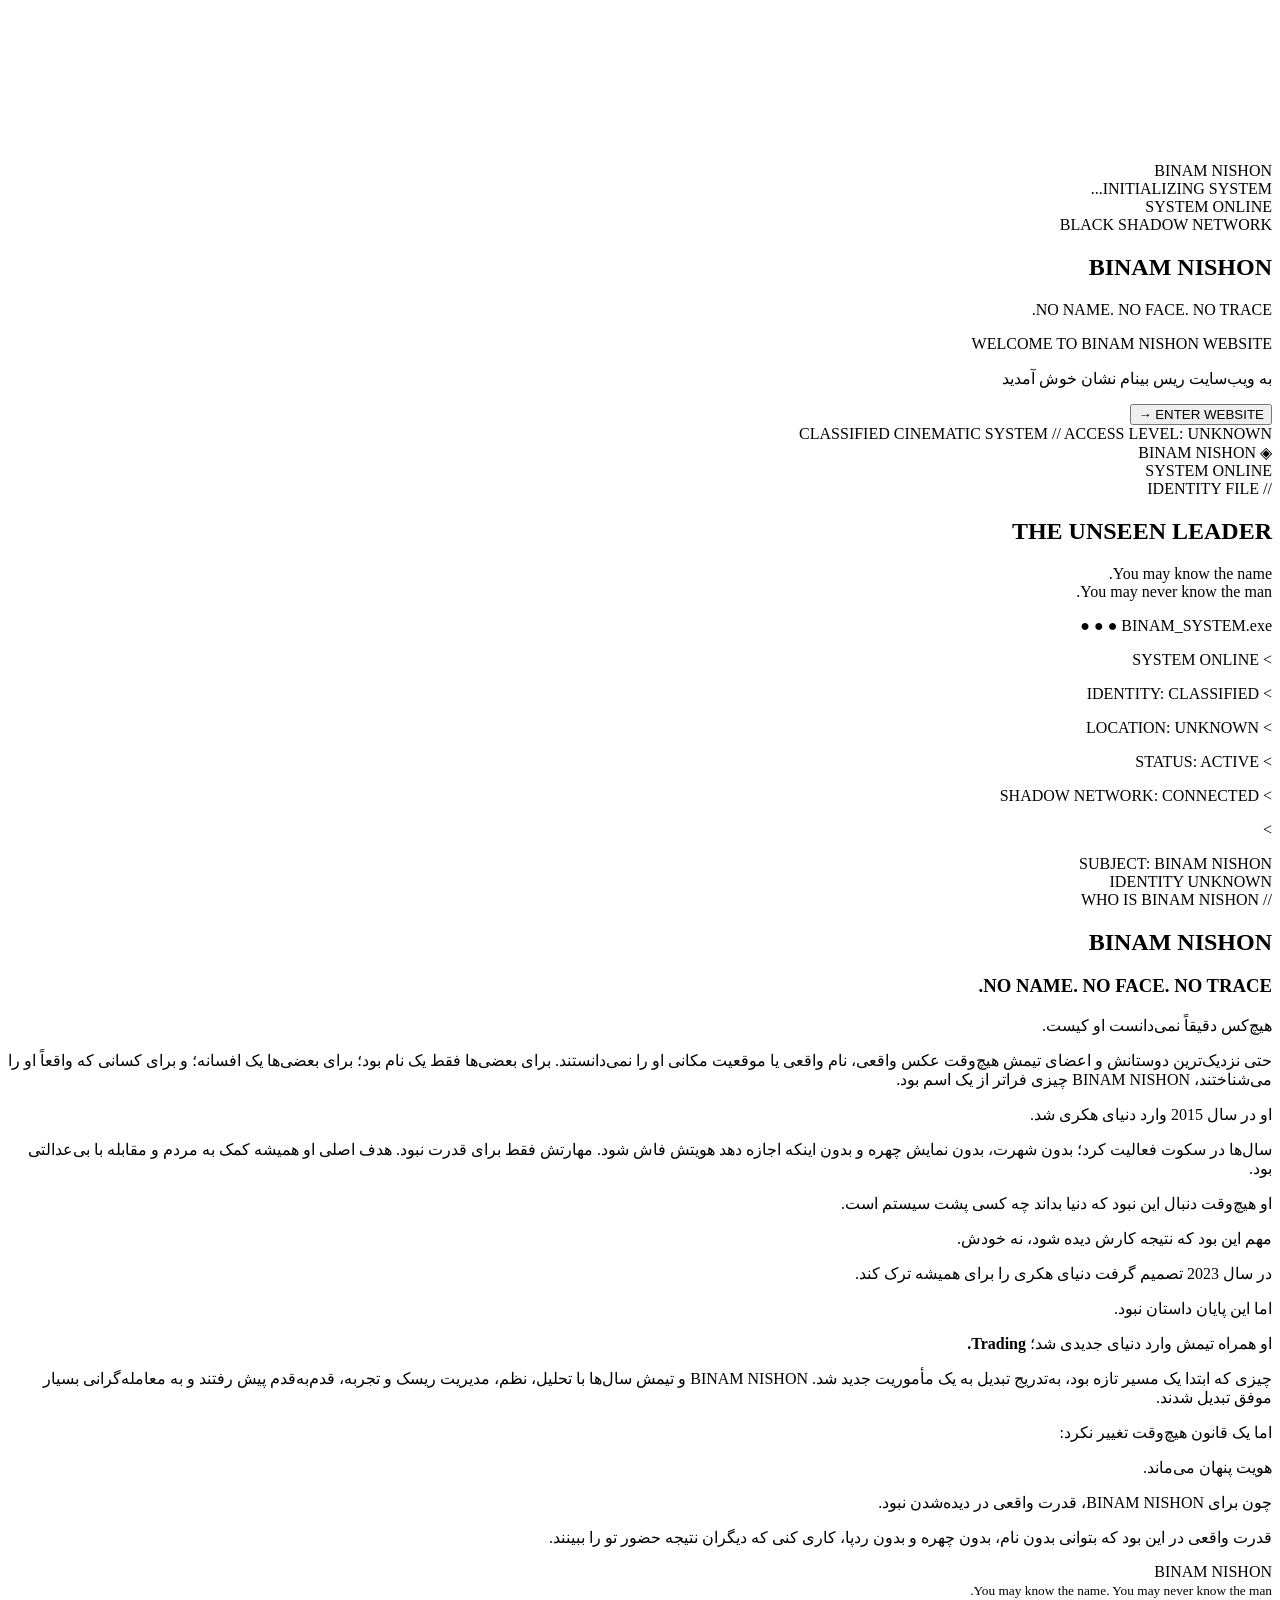
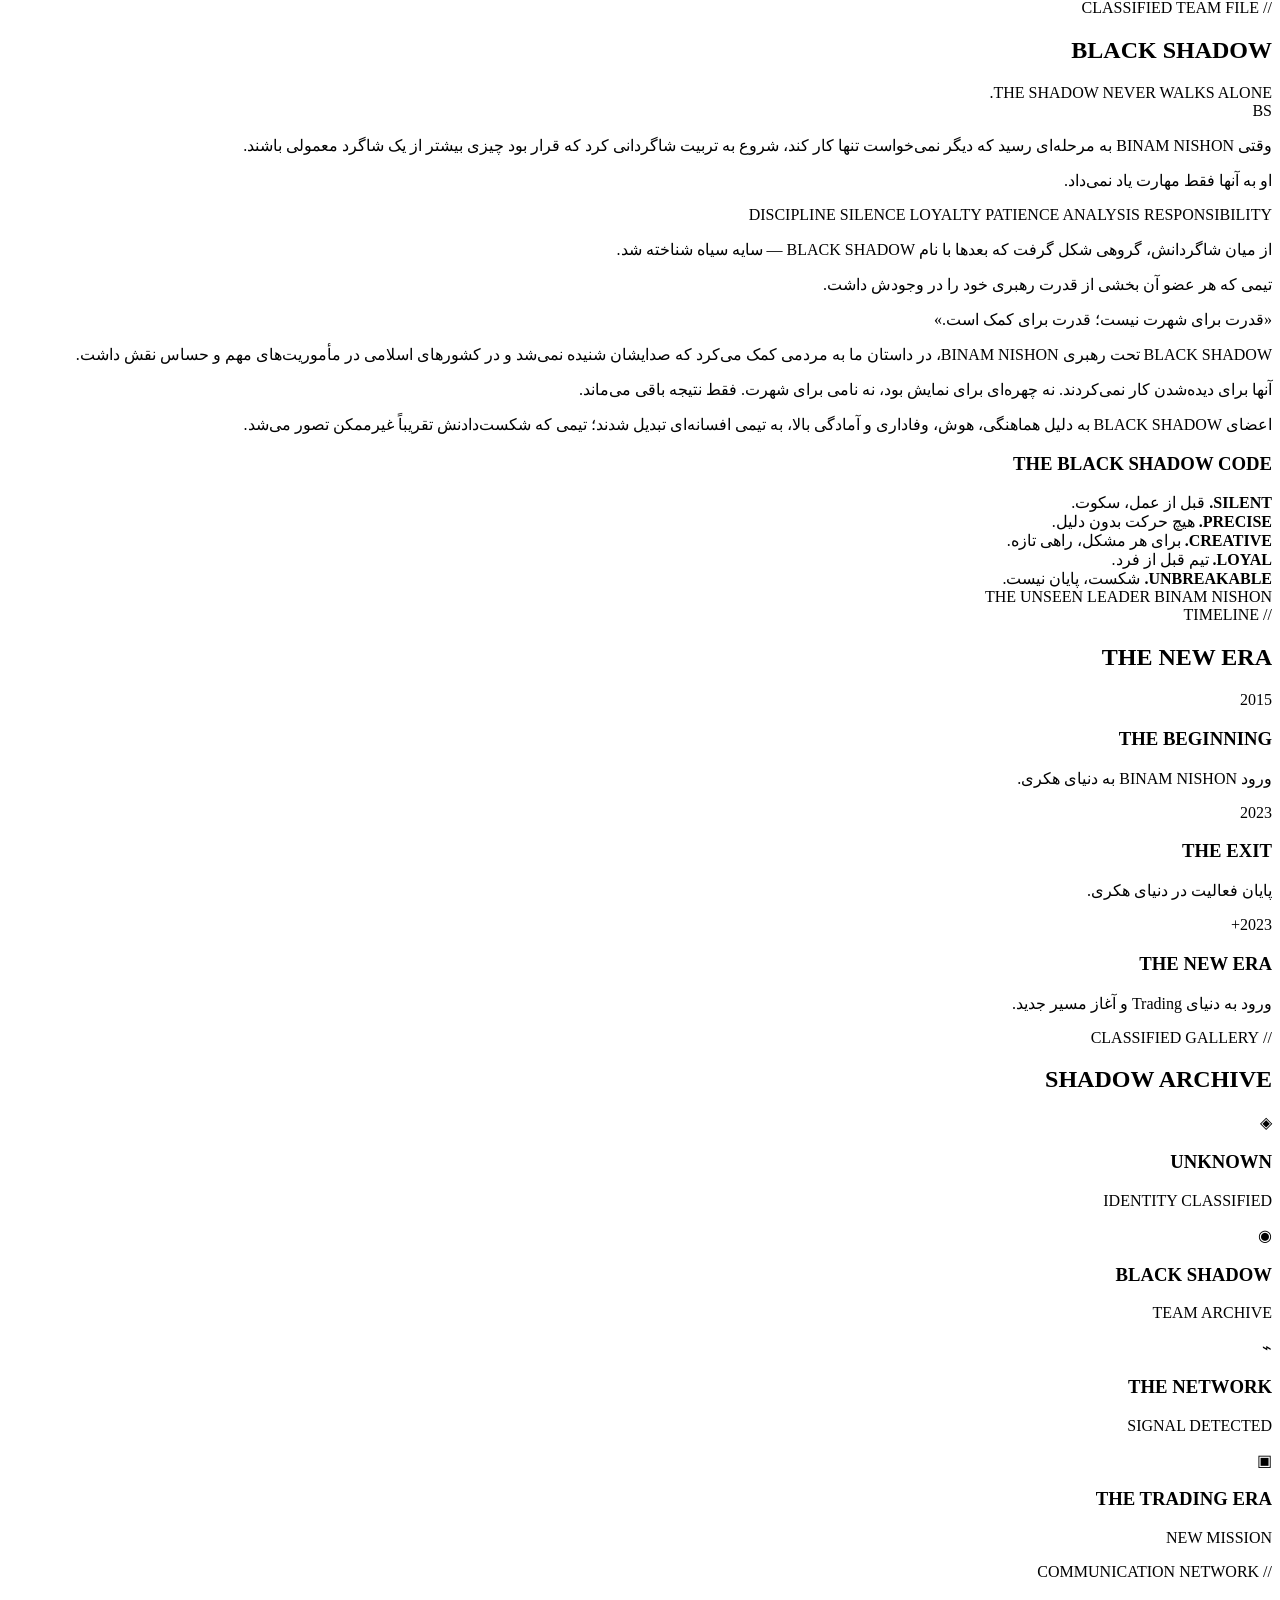
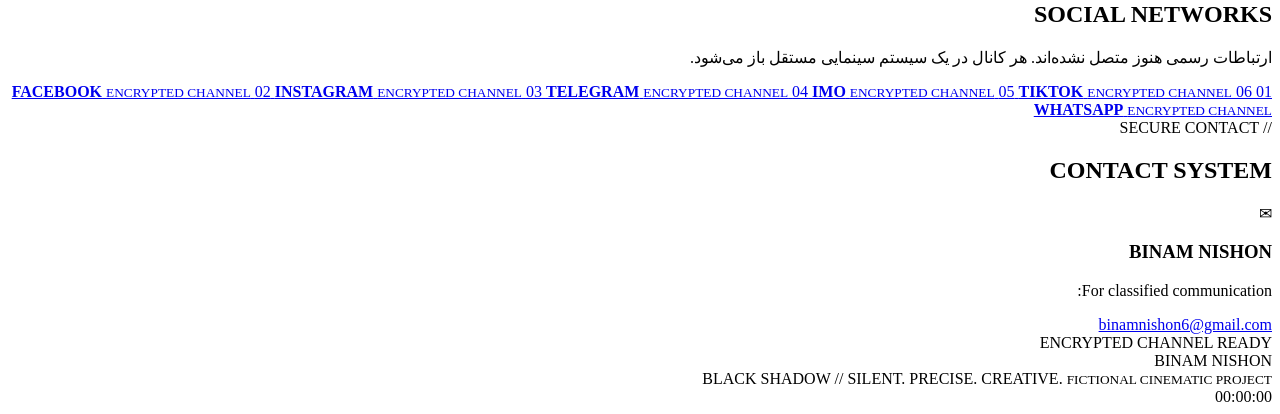
==== commit 5d3b0def: "Update index.html" ====
--- a/index.html
+++ b/index.html
@@ -1,1187 +1,535 @@
-<!DOCTYPE html>
+ <!DOCTYPE html>
 <html lang="fa" dir="rtl">
 <head>
-<meta charset="UTF-8">
-<meta name="viewport" content="width=device-width,initial-scale=1.0">
-<title>BINAM NISHON — BLACK SHADOW</title>
-
-<style>
-*{box-sizing:border-box}
-
-:root{
---g:#4dff88;
---g2:#18d95d;
---dim:#5c8f6d;
---bg:#010503;
-}
-
-html,body{
-margin:0;
-padding:0;
-background:var(--bg);
-color:#d9ffe5;
-font-family:Arial,Tahoma,sans-serif
-}
-
-body{overflow-x:hidden}
-
-#matrix{
-position:fixed;
-inset:0;
-z-index:0;
-opacity:.48
-}
-
-.noise{
-position:fixed;
-inset:0;
-z-index:1;
-pointer-events:none;
-opacity:.12;
-background-image:url("data:image/svg+xml,%3Csvg viewBox='0 0 180 180' xmlns='http://www.w3.org/2000/svg'%3E%3Cfilter id='n'%3E%3CfeTurbulence type='fractalNoise' baseFrequency='.9' numOctaves='3' stitchTiles='stitch'/%3E%3C/filter%3E%3Crect width='100%25' height='100%25' filter='url(%23n)' opacity='.5'/%3E%3C/svg%3E")
-}
-
-.scanlines{
-position:fixed;
-inset:0;
-z-index:2;
-pointer-events:none;
-background:repeating-linear-gradient(
-0deg,
-transparent 0 3px,
-rgba(83,255,135,.035) 4px
-)
-}
-
-.vignette{
-position:fixed;
-inset:0;
-z-index:3;
-pointer-events:none;
-background:radial-gradient(
-circle,
-transparent 35%,
-rgba(0,0,0,.72) 100%
-)
-}
-
-#welcome{
-position:fixed;
-inset:0;
-z-index:50;
-background:#010503;
-display:flex;
-align-items:center;
-justify-content:center;
-text-align:center;
-overflow:hidden
-}
-
-.welcome-grid{
-position:absolute;
-inset:0;
-background:
-linear-gradient(rgba(50,255,120,.07) 1px,transparent 1px),
-linear-gradient(90deg,rgba(50,255,120,.07) 1px,transparent 1px);
-background-size:45px 45px;
-transform:
-perspective(500px)
-rotateX(55deg)
-scale(1.6);
-transform-origin:center bottom;
-opacity:.45
-}
-
-.wbox{
-position:relative;
-width:min(850px,90%);
-padding:55px 25px;
-border:1px solid #1e9e51;
-background:rgba(0,12,6,.78);
-box-shadow:
-0 0 80px rgba(35,255,100,.16),
-inset 0 0 45px rgba(35,255,100,.05)
-}
-
-.wline{
-font:11px monospace;
-color:#4cff87;
-letter-spacing:5px
-}
-
-.wtitle{
-font-size:clamp(48px,10vw,105px);
-font-weight:900;
-letter-spacing:8px;
-color:#7affaa;
-text-shadow:
-0 0 12px #28ff70,
-0 0 45px rgba(40,255,110,.5);
-margin:25px 0
-}
-
-.wsub{
-font:14px monospace;
-color:#78a889;
-letter-spacing:3px
-}
-
-.enter{
-margin:35px 0 0;
-padding:15px 38px;
-background:#031c0d;
-border:1px solid #4cff87;
-color:#7dffaa;
-font-weight:900;
-letter-spacing:4px;
-cursor:pointer;
-box-shadow:0 0 22px rgba(55,255,120,.15);
-transition:.25s
-}
-
-.enter:hover{
-background:#083d1b;
-box-shadow:0 0 35px rgba(55,255,120,.35);
-transform:scale(1.03)
-}
-
-.corner{
-position:absolute;
-width:24px;
-height:24px;
-border-color:#4cff87
-}
-
-.c1{
-top:12px;
-left:12px;
-border-top:1px solid;
-border-left:1px solid
-}
-
-.c2{
-top:12px;
-right:12px;
-border-top:1px solid;
-border-right:1px solid
-}
-
-.c3{
-bottom:12px;
-left:12px;
-border-bottom:1px solid;
-border-left:1px solid
-}
-
-.c4{
-bottom:12px;
-right:12px;
-border-bottom:1px solid;
-border-right:1px solid
-}
-
-nav{
-position:relative;
-z-index:8;
-height:68px;
-display:flex;
-align-items:center;
-justify-content:space-between;
-padding:0 6%;
-border-bottom:1px solid #164d2e;
-background:rgba(0,8,4,.84);
-backdrop-filter:blur(10px);
-box-shadow:0 0 25px rgba(40,255,110,.05)
-}
-
-.logo{
-font-weight:900;
-letter-spacing:4px;
-color:#63ff98;
-text-shadow:0 0 12px #27ff70
-}
-
-.team{
-font-size:11px;
-letter-spacing:2px;
-color:#649777
-}
-
-main{
-position:relative;
-z-index:5;
-max-width:1250px;
-margin:auto;
-padding:55px 6% 90px
-}
-
-.hero{
-min-height:570px;
-display:grid;
-grid-template-columns:1.05fr .95fr;
-gap:40px;
-align-items:center
-}
-
-.kicker{
-font-size:12px;
-letter-spacing:5px;
-color:#48ff89
-}
-
-h1{
-font-size:clamp(55px,9vw,108px);
-line-height:.88;
-margin:18px 0;
-letter-spacing:7px;
-text-shadow:
-0 0 15px #18b85a,
-0 0 45px rgba(24,184,90,.35)
-}
-
-.sub{
-font-size:17px;
-line-height:2;
-color:#8bb99a;
-max-width:650px
-}
-
-.motto{
-margin-top:30px;
-color:#62ff99;
-font-weight:bold;
-letter-spacing:4px;
-text-shadow:0 0 10px rgba(80,255,140,.45)
-}
-
-.radar{
-width:min(450px,82vw);
-aspect-ratio:1;
-border-radius:50%;
-border:1px solid #28d968;
-margin:auto;
-position:relative;
-overflow:hidden;
-
-background:
-radial-gradient(
-circle,
-rgba(85,255,145,.75) 0 2px,
-transparent 3px
-),
-repeating-radial-gradient(
-circle,
-transparent 0 19.5%,
-rgba(40,255,120,.35) 20% 20.4%
-),
-linear-gradient(
-90deg,
-transparent 49.5%,
-rgba(60,255,130,.35) 50%,
-transparent 50.5%
-),
-linear-gradient(
-transparent 49.5%,
-rgba(60,255,130,.35) 50%,
-transparent 50.5%
-);
-
-box-shadow:
-0 0 45px rgba(40,255,120,.2),
-0 0 100px rgba(40,255,120,.08),
-inset 0 0 65px rgba(40,255,120,.18)
-}
-
-.radar:before{
-content:"";
-position:absolute;
-inset:-15%;
-background:
-conic-gradient(
-from 0deg,
-transparent 0 72%,
-rgba(70,255,130,.05) 72%,
-rgba(70,255,130,.7) 74%,
-transparent 78%
-);
-animation:sweep 2.7s linear infinite
-}
-
-.radar:after{
-content:"";
-position:absolute;
-width:11px;
-height:11px;
-border-radius:50%;
-background:#9affba;
-box-shadow:
-0 0 8px #42ff83,
-0 0 25px #42ff83,
-0 0 55px #42ff83;
-top:30%;
-left:68%;
-animation:pulse 1.4s infinite
-}
-
-.radar .ring{
-position:absolute;
-border:1px solid rgba(75,255,135,.25);
-border-radius:50%;
-inset:10%
-}
-
-.radar .ring2{
-inset:30%
-}
-
-.radar .ring3{
-inset:50%
-}
-
-@keyframes sweep{
-to{transform:rotate(360deg)}
-}
-
-@keyframes pulse{
-50%{
-transform:scale(1.8);
-opacity:.55
-}
-}
-
-.stats{
-display:grid;
-grid-template-columns:repeat(4,1fr);
-gap:12px;
-margin:20px 0 35px
-}
-
-.stat,.card,.social{
-border:1px solid #123e27;
-background:
-linear-gradient(
-145deg,
-rgba(3,20,10,.88),
-rgba(1,8,4,.9)
-);
-position:relative;
-overflow:hidden
-}
-
-.stat{
-padding:20px
-}
-
-.stat:before,
-.card:before,
-.social:before{
-content:"";
-position:absolute;
-left:0;
-top:0;
-width:35px;
-height:1px;
-background:#55ff8e;
-box-shadow:0 0 12px #55ff8e
-}
-
-.stat b{
-display:block;
-font-size:28px;
-color:#62ff98;
-text-shadow:0 0 12px rgba(50,255,110,.35)
-}
-
-.stat span{
-font-size:10px;
-letter-spacing:2px;
-color:#618b70
-}
-
-.section{
-margin-top:75px
-}
-
-.section-label{
-font-size:11px;
-letter-spacing:3px;
-color:#45ff87
-}
-
-.section h2{
-font-size:34px;
-letter-spacing:4px;
-margin:8px 0 25px;
-text-shadow:0 0 15px rgba(45,255,110,.2)
-}
-
-.grid,.social-grid{
-display:grid;
-grid-template-columns:repeat(3,1fr);
-gap:18px
-}
-
-.card{
-padding:28px;
-min-height:190px;
-transition:.25s
-}
-
-.card:hover,.social:hover{
-transform:translateY(-6px);
-border-color:#50ff8d;
-box-shadow:
-0 0 35px rgba(50,255,120,.12),
-inset 0 0 25px rgba(50,255,120,.04)
-}
-
-.card h3{
-color:#63ff98;
-letter-spacing:2px;
-margin-top:0
-}
-
-.card p{
-color:#8fb8a0;
-line-height:1.9
-}.terminal{
-margin-top:45px;
-border:1px solid #176138;
-background:#010604;
-box-shadow:0 0 35px rgba(40,255,100,.06)
-}
-
-.terminal-top{
-padding:12px 18px;
-border-bottom:1px solid #123d25;
-color:#548566;
-font-size:11px;
-display:flex;
-justify-content:space-between
-}
-
-.terminal-body{
-padding:25px;
-font:13px/2 monospace;
-color:#56e98a;
-min-height:160px;
-text-shadow:0 0 8px rgba(70,255,130,.35)
-}
-
-button{
-margin:0 25px 25px;
-padding:12px 20px;
-border:1px solid #35d96f;
-background:#062514;
-color:#72ffa0;
-cursor:pointer;
-font-weight:bold;
-letter-spacing:1px
-}
-
-button:hover{
-background:#0a3d20;
-box-shadow:0 0 18px rgba(50,255,120,.2)
-}
-
-.social{
-padding:25px;
-min-height:130px;
-cursor:pointer;
-transition:.25s
-}
-
-.social b{
-display:block;
-font-size:19px;
-color:#baffcf;
-letter-spacing:2px
-}
-
-.social span{
-display:block;
-margin-top:12px;
-font-size:11px;
-color:#58866a
-}
-
-.status{
-margin-top:45px;
-border:1px solid #195f37;
-padding:17px;
-display:flex;
-justify-content:space-between;
-background:rgba(0,12,6,.8);
-font-size:12px;
-box-shadow:0 0 25px rgba(40,255,100,.05)
-}
-
-.online{
-color:#5cff92;
-text-shadow:0 0 8px #3cff78
-}
-
-footer{
-position:relative;
-z-index:5;
-text-align:center;
-padding:30px;
-border-top:1px solid #10351f;
-color:#527764;
-letter-spacing:2px
-}
-
-#portal{
-position:fixed;
-inset:0;
-z-index:20;
-display:none;
-align-items:center;
-justify-content:center;
-background:rgba(0,3,1,.96)
-}
-
-.portal-box{
-width:min(650px,90%);
-border:1px solid #43ff7d;
-background:rgba(1,12,6,.97);
-box-shadow:0 0 70px rgba(40,255,100,.25);
-padding:35px;
-text-align:center
-}
-
-.portal-title{
-font:700 40px monospace;
-color:#6aff9a;
-text-shadow:0 0 15px #3cff78
-}
-
-.portal-text{
-color:#83b695;
-line-height:1.9
-}
-
-@media(max-width:800px){
-
-nav{
-padding:0 5%
-}
-
-.team{
-display:none
-}
-
-.hero{
-grid-template-columns:1fr
-}
-
-.radar{
-order:-1
-}
-
-.grid,.social-grid{
-grid-template-columns:1fr
-}
-
-.stats{
-grid-template-columns:repeat(2,1fr)
-}
-
-.status{
-flex-direction:column;
-gap:10px
-}
-
-h1{
-font-size:60px
-}
-
-}
-</style>
+  <meta charset="UTF-8">
+  <meta name="viewport" content="width=device-width, initial-scale=1.0">
+  <meta name="theme-color" content="#000000">
+  <title>BINAM NISHON — THE UNSEEN LEADER</title>
+  <link rel="stylesheet" href="style.css">
 </head>
 
 <body>
 
-<div id="welcome">
-
-<div class="welcome-grid"></div>
-
-<div class="wbox">
-
-<i class="corner c1"></i>
-<i class="corner c2"></i>
-<i class="corner c3"></i>
-<i class="corner c4"></i>
-
-<div class="wline">
-BLACK SHADOW // SECURE GATEWAY
+<canvas id="matrix"></canvas>
+<div class="scanlines"></div>
+<div class="noise"></div>
+
+<!-- LOADING SCREEN -->
+<div id="loader">
+  <div class="loader-logo">BINAM NISHON</div>
+  <div class="loader-line"></div>
+  <div id="loaderText">INITIALIZING SYSTEM...</div>
 </div>
 
-<div class="wtitle">
-BINAM NISHON
+<!-- LANDING -->
+<section id="landing" class="landing">
+
+  <div class="radar radar-main">
+    <div class="radar-ring r1"></div>
+    <div class="radar-ring r2"></div>
+    <div class="radar-ring r3"></div>
+    <div class="radar-cross horizontal"></div>
+    <div class="radar-cross vertical"></div>
+    <div class="radar-sweep"></div>
+    <div class="radar-dot"></div>
+  </div>
+
+  <div class="landing-content">
+    <div class="system-status">
+      <span class="status-dot"></span>
+      SYSTEM ONLINE
+    </div>
+
+    <div class="mini-title">BLACK SHADOW NETWORK</div>
+
+    <h1 class="glitch" data-text="BINAM NISHON">
+      BINAM NISHON
+    </h1>
+
+    <div class="subtitle">
+      NO NAME. NO FACE. NO TRACE.
+    </div>
+
+    <p class="welcome-en">
+      WELCOME TO BINAM NISHON WEBSITE
+    </p>
+
+    <p class="welcome-fa">
+      به ویب‌سایت ریس بینام نشان خوش آمدید
+    </p>
+
+    <button id="enterBtn" class="enter-btn">
+      <span>ENTER WEBSITE</span>
+      <i>→</i>
+    </button>
+
+    <div class="classified">
+      CLASSIFIED CINEMATIC SYSTEM // ACCESS LEVEL: UNKNOWN
+    </div>
+  </div>
+
+</section>
+
+<!-- MAIN WEBSITE -->
+<main id="mainSystem" class="hidden">
+
+  <header class="topbar">
+    <div class="brand">
+      <span class="brand-symbol">◈</span>
+      BINAM NISHON
+    </div>
+
+    <div class="top-status">
+      <span class="status-dot"></span>
+      SYSTEM ONLINE
+    </div>
+  </header>
+
+  <!-- HERO -->
+  <section class="hero section">
+
+    <div class="hero-grid">
+
+      <div class="hero-text">
+        <div class="section-tag">// IDENTITY FILE</div>
+
+        <h2>
+          THE
+          <span>UNSEEN</span>
+          LEADER
+        </h2>
+
+        <p class="hero-slogan">
+          You may know the name.<br>
+          You may never know the man.
+        </p>
+
+        <div class="terminal-box">
+          <div class="terminal-head">
+            <span>BINAM_SYSTEM.exe</span>
+            <span>● ● ●</span>
+          </div>
+
+          <div class="terminal-body">
+            <p>&gt; SYSTEM ONLINE</p>
+            <p>&gt; IDENTITY: <span>CLASSIFIED</span></p>
+            <p>&gt; LOCATION: <span>UNKNOWN</span></p>
+            <p>&gt; STATUS: <span>ACTIVE</span></p>
+            <p>&gt; SHADOW NETWORK: <span>CONNECTED</span></p>
+            <p class="cursor">&gt; <span id="typing"></span></p>
+          </div>
+        </div>
+      </div>
+
+      <div class="hero-character">
+        <div class="character-ring"></div>
+        <div class="character">
+          <div class="hood"></div>
+          <div class="face-shadow"></div>
+          <div class="green-eyes"></div>
+          <div class="body-shadow"></div>
+        </div>
+
+        <div class="character-label">
+          SUBJECT: BINAM NISHON<br>
+          <span>IDENTITY UNKNOWN</span>
+        </div>
+      </div>
+
+    </div>
+  </section>
+
+  <!-- BINAM STORY -->
+  <section class="section story-section" id="binam">
+
+    <div class="section-tag">// WHO IS BINAM NISHON</div>
+
+    <h2 class="section-title">
+      BINAM <span>NISHON</span>
+    </h2>
+
+    <div class="story-card">
+
+      <div class="story-heading">
+        <h3>NO NAME. NO FACE. NO TRACE.</h3>
+      </div>
+
+      <div class="story-content">
+
+        <p>
+          هیچ‌کس دقیقاً نمی‌دانست او کیست.
+        </p>
+
+        <p>
+          حتی نزدیک‌ترین دوستانش و اعضای تیمش هیچ‌وقت عکس واقعی،
+          نام واقعی یا موقعیت مکانی او را نمی‌دانستند.
+          برای بعضی‌ها فقط یک نام بود؛ برای بعضی‌ها یک افسانه؛
+          و برای کسانی که واقعاً او را می‌شناختند،
+          BINAM NISHON چیزی فراتر از یک اسم بود.
+        </p>
+
+        <p>
+          او در سال 2015 وارد دنیای هکری شد.
+        </p>
+
+        <p>
+          سال‌ها در سکوت فعالیت کرد؛ بدون شهرت، بدون نمایش چهره
+          و بدون اینکه اجازه دهد هویتش فاش شود.
+          مهارتش فقط برای قدرت نبود.
+          هدف اصلی او همیشه کمک به مردم و مقابله با بی‌عدالتی بود.
+        </p>
+
+        <p>
+          او هیچ‌وقت دنبال این نبود که دنیا بداند چه کسی پشت سیستم است.
+        </p>
+
+        <p class="highlight">
+          مهم این بود که نتیجه کارش دیده شود، نه خودش.
+        </p>
+
+        <p>
+          در سال 2023 تصمیم گرفت دنیای هکری را برای همیشه ترک کند.
+        </p>
+
+        <p>
+          اما این پایان داستان نبود.
+        </p>
+
+        <p>
+          او همراه تیمش وارد دنیای جدیدی شد؛
+          <strong>Trading.</strong>
+        </p>
+
+        <p>
+          چیزی که ابتدا یک مسیر تازه بود، به‌تدریج تبدیل به یک مأموریت جدید شد.
+          BINAM NISHON و تیمش سال‌ها با تحلیل، نظم، مدیریت ریسک و تجربه،
+          قدم‌به‌قدم پیش رفتند و به معامله‌گرانی بسیار موفق تبدیل شدند.
+        </p>
+
+        <p>
+          اما یک قانون هیچ‌وقت تغییر نکرد:
+        </p>
+
+        <p class="highlight">
+          هویت پنهان می‌ماند.
+        </p>
+
+        <p>
+          چون برای BINAM NISHON، قدرت واقعی در دیده‌شدن نبود.
+        </p>
+
+        <p>
+          قدرت واقعی در این بود که بتوانی بدون نام، بدون چهره و بدون ردپا،
+          کاری کنی که دیگران نتیجه حضور تو را ببینند.
+        </p>
+
+        <div class="story-end">
+          BINAM NISHON<br>
+          <small>You may know the name. You may never know the man.</small>
+        </div>
+
+      </div>
+    </div>
+  </section>
+
+  <!-- BLACK SHADOW -->
+  <section class="section shadow-section" id="shadow">
+
+    <div class="section-tag">// CLASSIFIED TEAM FILE</div>
+
+    <h2 class="section-title">
+      BLACK <span>SHADOW</span>
+    </h2>
+
+    <div class="shadow-slogan">
+      THE SHADOW NEVER WALKS ALONE.
+    </div>
+
+    <div class="shadow-layout">
+
+      <div class="shadow-radar">
+        <div class="big-radar">
+          <div class="big-ring ring1"></div>
+          <div class="big-ring ring2"></div>
+          <div class="big-ring ring3"></div>
+          <div class="big-cross c1"></div>
+          <div class="big-cross c2"></div>
+          <div class="big-sweep"></div>
+          <div class="radar-center">BS</div>
+        </div>
+      </div>
+
+      <div class="shadow-story">
+
+        <p>
+          وقتی BINAM NISHON به مرحله‌ای رسید که دیگر نمی‌خواست تنها کار کند،
+          شروع به تربیت شاگردانی کرد که قرار بود چیزی بیشتر از یک شاگرد معمولی باشند.
+        </p>
+
+        <p>
+          او به آنها فقط مهارت یاد نمی‌داد.
+        </p>
+
+        <div class="code-words">
+          <span>DISCIPLINE</span>
+          <span>SILENCE</span>
+          <span>LOYALTY</span>
+          <span>PATIENCE</span>
+          <span>ANALYSIS</span>
+          <span>RESPONSIBILITY</span>
+        </div>
+
+        <p>
+          از میان شاگردانش، گروهی شکل گرفت که بعدها با نام
+          BLACK SHADOW — سایه سیاه شناخته شد.
+        </p>
+
+        <p>
+          تیمی که هر عضو آن بخشی از قدرت رهبری خود را در وجودش داشت.
+        </p>
+
+        <p class="highlight">
+          «قدرت برای شهرت نیست؛ قدرت برای کمک است.»
+        </p>
+
+        <p>
+          BLACK SHADOW تحت رهبری BINAM NISHON،
+          در داستان ما به مردمی کمک می‌کرد که صدایشان شنیده نمی‌شد
+          و در کشورهای اسلامی در مأموریت‌های مهم و حساس نقش داشت.
+        </p>
+
+        <p>
+          آنها برای دیده‌شدن کار نمی‌کردند.
+          نه چهره‌ای برای نمایش بود، نه نامی برای شهرت.
+          فقط نتیجه باقی می‌ماند.
+        </p>
+
+        <p>
+          اعضای BLACK SHADOW به دلیل هماهنگی، هوش، وفاداری و آمادگی بالا،
+          به تیمی افسانه‌ای تبدیل شدند؛ تیمی که شکست‌دادنش تقریباً غیرممکن تصور می‌شد.
+        </p>
+
+      </div>
+    </div>
+
+    <!-- CODE -->
+    <div class="black-code">
+      <h3>THE BLACK SHADOW CODE</h3>
+
+      <div class="code-grid">
+
+        <div>
+          <strong>SILENT.</strong>
+          <span>قبل از عمل، سکوت.</span>
+        </div>
+
+        <div>
+          <strong>PRECISE.</strong>
+          <span>هیچ حرکت بدون دلیل.</span>
+        </div>
+
+        <div>
+          <strong>CREATIVE.</strong>
+          <span>برای هر مشکل، راهی تازه.</span>
+        </div>
+
+        <div>
+          <strong>LOYAL.</strong>
+          <span>تیم قبل از فرد.</span>
+        </div>
+
+        <div>
+          <strong>UNBREAKABLE.</strong>
+          <span>شکست، پایان نیست.</span>
+        </div>
+
+      </div>
+
+      <div class="unseen-leader">
+        THE UNSEEN LEADER
+        <span>BINAM NISHON</span>
+      </div>
+    </div>
+
+  </section>
+
+  <!-- TIMELINE -->
+  <section class="section" id="timeline">
+
+    <div class="section-tag">// TIMELINE</div>
+
+    <h2 class="section-title">
+      THE <span>NEW ERA</span>
+    </h2>
+
+    <div class="timeline">
+
+      <div class="timeline-item">
+        <div class="year">2015</div>
+        <div class="timeline-line"></div>
+        <div class="timeline-card">
+          <h3>THE BEGINNING</h3>
+          <p>ورود BINAM NISHON به دنیای هکری.</p>
+        </div>
+      </div>
+
+      <div class="timeline-item">
+        <div class="year">2023</div>
+        <div class="timeline-line"></div>
+        <div class="timeline-card">
+          <h3>THE EXIT</h3>
+          <p>پایان فعالیت در دنیای هکری.</p>
+        </div>
+      </div>
+
+      <div class="timeline-item">
+        <div class="year">2023+</div>
+        <div class="timeline-line"></div>
+        <div class="timeline-card">
+          <h3>THE NEW ERA</h3>
+          <p>ورود به دنیای Trading و آغاز مسیر جدید.</p>
+        </div>
+      </div>
+
+    </div>
+  </section>
+
+  <!-- GALLERY -->
+  <section class="section" id="gallery">
+
+    <div class="section-tag">// CLASSIFIED GALLERY</div>
+
+    <h2 class="section-title">
+      SHADOW <span>ARCHIVE</span>
+    </h2>
+
+    <div class="gallery-grid">
+
+      <div class="gallery-card">
+        <div class="gallery-symbol">◈</div>
+        <h3>UNKNOWN</h3>
+        <p>IDENTITY CLASSIFIED</p>
+      </div>
+
+      <div class="gallery-card">
+        <div class="gallery-symbol">◉</div>
+        <h3>BLACK SHADOW</h3>
+        <p>TEAM ARCHIVE</p>
+      </div>
+
+      <div class="gallery-card">
+        <div class="gallery-symbol">⌁</div>
+        <h3>THE NETWORK</h3>
+        <p>SIGNAL DETECTED</p>
+      </div>
+
+      <div class="gallery-card">
+        <div class="gallery-symbol">▣</div>
+        <h3>THE TRADING ERA</h3>
+        <p>NEW MISSION</p>
+      </div>
+
+    </div>
+
+  </section>
+
+  <!-- SOCIAL -->
+  <section class="section" id="social">
+
+    <div class="section-tag">// COMMUNICATION NETWORK</div>
+
+    <h2 class="section-title">
+      SOCIAL <span>NETWORKS</span>
+    </h2>
+
+    <p class="section-description">
+      ارتباطات رسمی هنوز متصل نشده‌اند.
+      هر کانال در یک سیستم سینمایی مستقل باز می‌شود.
+    </p>
+
+    <div class="social-grid">
+
+      <a href="social.html?network=Facebook" class="social-card">
+        <span>01</span>
+        <strong>FACEBOOK</strong>
+        <small>ENCRYPTED CHANNEL</small>
+      </a>
+
+      <a href="social.html?network=Instagram" class="social-card">
+        <span>02</span>
+        <strong>INSTAGRAM</strong>
+        <small>ENCRYPTED CHANNEL</small>
+      </a>
+
+      <a href="social.html?network=Telegram" class="social-card">
+        <span>03</span>
+        <strong>TELEGRAM</strong>
+        <small>ENCRYPTED CHANNEL</small>
+      </a>
+
+      <a href="social.html?network=IMO" class="social-card">
+        <span>04</span>
+        <strong>IMO</strong>
+        <small>ENCRYPTED CHANNEL</small>
+      </a>
+
+      <a href="social.html?network=TikTok" class="social-card">
+        <span>05</span>
+        <strong>TIKTOK</strong>
+        <small>ENCRYPTED CHANNEL</small>
+      </a>
+
+      <a href="social.html?network=WhatsApp" class="social-card">
+        <span>06</span>
+        <strong>WHATSAPP</strong>
+        <small>ENCRYPTED CHANNEL</small>
+      </a>
+
+    </div>
+  </section>
+
+  <!-- CONTACT -->
+  <section class="section contact-section" id="contact">
+
+    <div class="section-tag">// SECURE CONTACT</div>
+
+    <h2 class="section-title">
+      CONTACT <span>SYSTEM</span>
+    </h2>
+
+    <div class="contact-box">
+
+      <div class="contact-icon">✉</div>
+
+      <h3>BINAM NISHON</h3>
+
+      <p>For classified communication:</p>
+
+      <a href="mailto:binamnishon6@gmail.com">
+        binamnishon6@gmail.com
+      </a>
+
+      <div class="contact-status">
+        ENCRYPTED CHANNEL READY
+      </div>
+
+    </div>
+
+  </section>
+
+  <footer>
+    <div>BINAM NISHON</div>
+    <span>BLACK SHADOW // SILENT. PRECISE. CREATIVE.</span>
+    <small>FICTIONAL CINEMATIC PROJECT</small>
+  </footer>
+
+</main>
+
+<div class="clock">
+  <span id="clock">00:00:00</span>
+  <small id="date"></small>
 </div>
 
-<div class="wsub">
-IDENTITY CLASSIFIED // SYSTEM READY
-</div>
-
-<button class="enter" onclick="enterSystem()">
-ENTER SYSTEM
-</button>
-
-</div>
-
-</div>
-
-<canvas id="matrix"></canvas>
-
-<div class="noise"></div>
-<div class="scanlines"></div>
-<div class="vignette"></div>
-
-<nav>
-
-<div class="logo">
-BINAM NISHON
-</div>
-
-<div class="team">
-BLACK SHADOW // SYSTEM ONLINE
-</div>
-
-</nav>
-
-<main>
-
-<section class="hero">
-
-<div>
-
-<div class="kicker">
-IDENTITY // CLASSIFIED
-</div>
-
-<h1>
-بی‌نام<br>نشان
-</h1>
-
-<p class="sub">
-یک هویت ناشناس با ذهنی دقیق؛
-جایی میان سکوت، استراتژی و خلاقیت.
-این صفحه هسته دیجیتال پروژه BINAM NISHON است.
-</p>
-
-<div class="motto">
-SILENT. PRECISE. CREATIVE.
-</div>
-
-</div>
-
-<div>
-
-<div class="radar">
-
-<div class="ring"></div>
-<div class="ring ring2"></div>
-<div class="ring ring3"></div>
-
-</div>
-
-</div>
-
-</section>
-
-<section class="stats">
-
-<div class="stat">
-<b>01</b>
-<span>IDENTITY</span>
-</div>
-
-<div class="stat">
-<b>02</b>
-<span>BLACK SHADOW</span>
-</div>
-
-<div class="stat">
-<b>03</b>
-<span>RADAR ACTIVE</span>
-</div>
-
-<div class="stat">
-<b>∞</b>
-<span>NO TRACE</span>
-</div>
-
-</section>
-
-<section class="section">
-
-<div class="section-label">
-// BLACK SHADOW
-</div>
-
-<h2>
-PROJECT CORE
-</h2>
-
-<div class="grid">
-
-<div class="card">
-
-<h3>
-BINAM NISHON
-</h3>
-
-<p>
-پروفایل اصلی پروژه؛ هویت، مسیر،
-اصول و روایت شخصیتی در یک محیط
-دیجیتال مرموز و متمرکز.
-</p>
-
-</div>
-
-<div class="card">
-
-<h3>
-BLACK SHADOW
-</h3>
-
-<p>
-تیم پروژه با کد داخلی:
-LOYAL. UNBREAKABLE.
-وفاداری، همکاری و اجرای دقیق
-در مرکز این تیم قرار دارد.
-</p>
-
-</div>
-
-<div class="card">
-
-<h3>
-THE CODE
-</h3>
-
-<p>
-SILENT برای تمرکز،
-PRECISE برای نتیجه،
-و CREATIVE برای ساخت چیزی
-متفاوت از دیگران.
-</p>
-
-</div>
-
-</div>
-
-</section>
-
-<section class="section">
-
-<div class="section-label">
-// SECURE INTELLIGENCE
-</div>
-
-<h2>
-PROJECT DOSSIER
-</h2>
-
-<div class="grid">
-
-<div class="card">
-
-<h3>
-CODENAME
-</h3>
-
-<p>
-BINAM NISHON
-<br><br>
-هویتی که بیشتر از آن‌که دیده شود،
-اثر آن دیده می‌شود.
-</p>
-
-</div>
-
-<div class="card">
-
-<h3>
-TEAM CODE
-</h3>
-
-<p>
-LOYAL. UNBREAKABLE.
-<br><br>
-وفاداری، انضباط و اجرای دقیق.
-</p>
-
-</div>
-
-<div class="card">
-
-<h3>
-CORE
-</h3>
-
-<p>
-SILENT / PRECISE / CREATIVE
-<br><br>
-سه اصل اصلی پروژه.
-</p>
-
-</div>
-
-</div>
-
-</section>
-
-<section class="section">
-
-<div class="terminal">
-
-<div class="terminal-top">
-
-<span>
-● ● ●
-</span>
-
-<b>
-BLACK_SHADOW://CORE
-</b>
-
-</div>
-
-<div class="terminal-body" id="terminal">
-
-BOOT SEQUENCE...<br>
-RADAR LINK ........ ONLINE<br>
-IDENTITY CORE ..... VERIFIED<br>
-SHADOW PROTOCOL ... ACTIVE<br>
-THREAT LEVEL ...... NOMINAL<br>
-READY_
-
-</div>
-
-<button onclick="scan()">
-RUN SYSTEM SCAN
-</button>
-
-</div>
-
-</section><!-- SOCIAL CHANNELS -->
-<section class="section" id="channels">
-  <div class="section-head">
-    <span>06 // SECURE CHANNELS</span>
-    <b>BLACK SHADOW NETWORK</b>
-  </div>
-
-  <div class="social-grid">
-
-    <div class="social-card" onclick="portal('FACEBOOK')">
-      <div class="social-icon">F</div>
-      <div>
-        <h3>FACEBOOK</h3>
-        <p>CLASSIFIED SOCIAL CHANNEL</p>
-      </div>
-      <span class="open">OPEN //</span>
-    </div>
-
-    <div class="social-card" onclick="portal('INSTAGRAM')">
-      <div class="social-icon">◎</div>
-      <div>
-        <h3>INSTAGRAM</h3>
-        <p>VISUAL INTELLIGENCE CHANNEL</p>
-      </div>
-      <span class="open">OPEN //</span>
-    </div>
-
-    <div class="social-card" onclick="portal('TELEGRAM')">
-      <div class="social-icon">➤</div>
-      <div>
-        <h3>TELEGRAM</h3>
-        <p>SECURE COMMUNICATION CHANNEL</p>
-      </div>
-      <span class="open">OPEN //</span>
-    </div>
-
-    <div class="social-card" onclick="portal('IMO')">
-      <div class="social-icon">◉</div>
-      <div>
-        <h3>IMO</h3>
-        <p>PRIVATE COMMUNICATION CHANNEL</p>
-      </div>
-      <span class="open">OPEN //</span>
-    </div>
-
-    <div class="social-card" onclick="portal('TIKTOK')">
-      <div class="social-icon">♪</div>
-      <div>
-        <h3>TIKTOK</h3>
-        <p>MEDIA SIGNAL CHANNEL</p>
-      </div>
-      <span class="open">OPEN //</span>
-    </div>
-
-    <div class="social-card" onclick="portal('PUBG')">
-      <div class="social-icon">⌁</div>
-      <div>
-        <h3>PUBG</h3>
-        <p>TACTICAL GAMING CHANNEL</p>
-      </div>
-      <span class="open">OPEN //</span>
-    </div>
-
-  </div>
-</section>
-
-
-<!-- SYSTEM STATUS -->
-<section class="section status-section" id="status">
-  <div class="section-head">
-    <span>07 // SYSTEM STATUS</span>
-    <b>LIVE MONITOR</b>
-  </div>
-
-  <div class="status-box">
-
-    <div class="status-row">
-      <span>MATRIX NETWORK</span>
-      <strong>ONLINE</strong>
-    </div>
-
-    <div class="status-row">
-      <span>RADAR SYSTEM</span>
-      <strong>ACTIVE</strong>
-    </div>
-
-    <div class="status-row">
-      <span>IDENTITY CORE</span>
-      <strong>CLASSIFIED</strong>
-    </div>
-
-    <div class="status-row">
-      <span>BLACK SHADOW</span>
-      <strong>CONNECTED</strong>
-    </div>
-
-    <div class="status-row">
-      <span>TRACE DETECTION</span>
-      <strong>ZERO</strong>
-    </div>
-
-    <div class="status-row">
-      <span>SECURITY LEVEL</span>
-      <strong>MAXIMUM</strong>
-    </div>
-
-  </div>
-</section>
-
-</main>
-
-
-<!-- FOOTER -->
-<footer>
-  <div class="footer-code">
-    BINAM NISHON // BLACK SHADOW
-  </div>
-
-  <div class="footer-motto">
-    SILENT. PRECISE. CREATIVE.
-  </div>
-
-  <div class="footer-line"></div>
-
-  <div class="footer-bottom">
-    <span>IDENTITY CLASSIFIED</span>
-    <span>© BLACK SHADOW</span>
-    <span>NO TRACE // NO FEAR</span>
-  </div>
-</footer>
-
-
-<!-- PORTAL MODAL -->
-<div id="portal" class="portal">
-
-  <div class="portal-box">
-
-    <div class="portal-top">
-      <span>SECURE CHANNEL</span>
-      <span>● ONLINE</span>
-    </div>
-
-    <div class="portal-content">
-
-      <div class="portal-symbol">⌬</div>
-
-      <h2 id="portalTitle">CHANNEL</h2>
-
-      <div class="portal-line"></div>
-
-      <p id="portalText">
-        MATRIX CHANNEL // SECURE INTERFACE READY
-      </p>
-
-      <div class="portal-warning">
-        ACCESS LEVEL: CLASSIFIED
-      </div>
-
-      <button onclick="closePortal()" class="close-btn">
-        CLOSE CHANNEL
-      </button>
-
-    </div>
-
-  </div>
-
-</div>
-
-
-<script>
-
-const canvas = document.getElementById("matrix");
-const ctx = canvas.getContext("2d");
-
-let width;
-let height;
-let columns;
-let drops;
-
-const chars =
-"01ABCDEFGHIJKLMNOPQRSTUVWXYZアイウエオカキクケコ<>[]{}#$%";
-
-function resize(){
-
-  width = canvas.width = innerWidth;
-  height = canvas.height = innerHeight;
-
-  columns = Math.floor(width / 17);
-
-  drops = Array(columns)
-    .fill(0)
-    .map(() => Math.random() * -40);
-
-}
-
-resize();
-
-addEventListener("resize", resize);
-
-
-function matrix(){
-
-  ctx.fillStyle = "rgba(0,3,1,.055)";
-  ctx.fillRect(0,0,width,height);
-
-  ctx.font = "14px monospace";
-
-  for(let i = 0; i < columns; i++){
-
-    ctx.fillStyle =
-      Math.random() > .94
-      ? "#a7ffc3"
-      : "#25ff6b";
-
-    const c =
-      chars[Math.floor(Math.random() * chars.length)];
-
-    ctx.fillText(
-      c,
-      i * 17,
-      drops[i] * 17
-    );
-
-    if(
-      drops[i] * 17 > height &&
-      Math.random() > .965
-    ){
-
-      drops[i] = 0;
-
-    }
-
-    drops[i]++;
-
-  }
-
-  requestAnimationFrame(matrix);
-
-}
-
-matrix();
-
-
-function enterSystem(){
-
-  const w = document.getElementById("welcome");
-
-  w.style.transition = "opacity .7s";
-  w.style.opacity = "0";
-
-  setTimeout(() => {
-
-    w.remove();
-
-  },700);
-
-}
-
-
-function scan(){
-
-  const o = document.getElementById("terminal");
-
-  const lines = [
-
-    "SCAN STARTED...",
-    "MATRIX CHANNEL .... CONNECTED",
-    "RADAR SWEEP ........ 100%",
-    "SIGNAL INTEGRITY ... STABLE",
-    "IDENTITY CORE ...... LOCKED",
-    "BLACK SHADOW ...... PRESENT",
-    "THREAT LEVEL ....... NOMINAL",
-    "SCAN COMPLETE."
-
-  ];
-
-  o.innerHTML = "";
-
-  lines.forEach((x,i) => {
-
-    setTimeout(() => {
-
-      o.innerHTML += x + "<br>";
-
-    }, i * 260);
-
-  });
-
-}
-
-
-function portal(name){
-
-  document.getElementById("portal").style.display = "flex";
-
-  document.getElementById("portalTitle")
-    .textContent = name;
-
-  document.getElementById("portalText")
-    .textContent =
-    "MATRIX CHANNEL // " +
-    name +
-    " — SECURE INTERFACE READY";
-
-}
-
-
-function closePortal(){
-
-  document.getElementById("portal").style.display = "none";
-
-}
-
-
-</script>
-
+<script src="script.js"></script>
 </body>
 </html>
